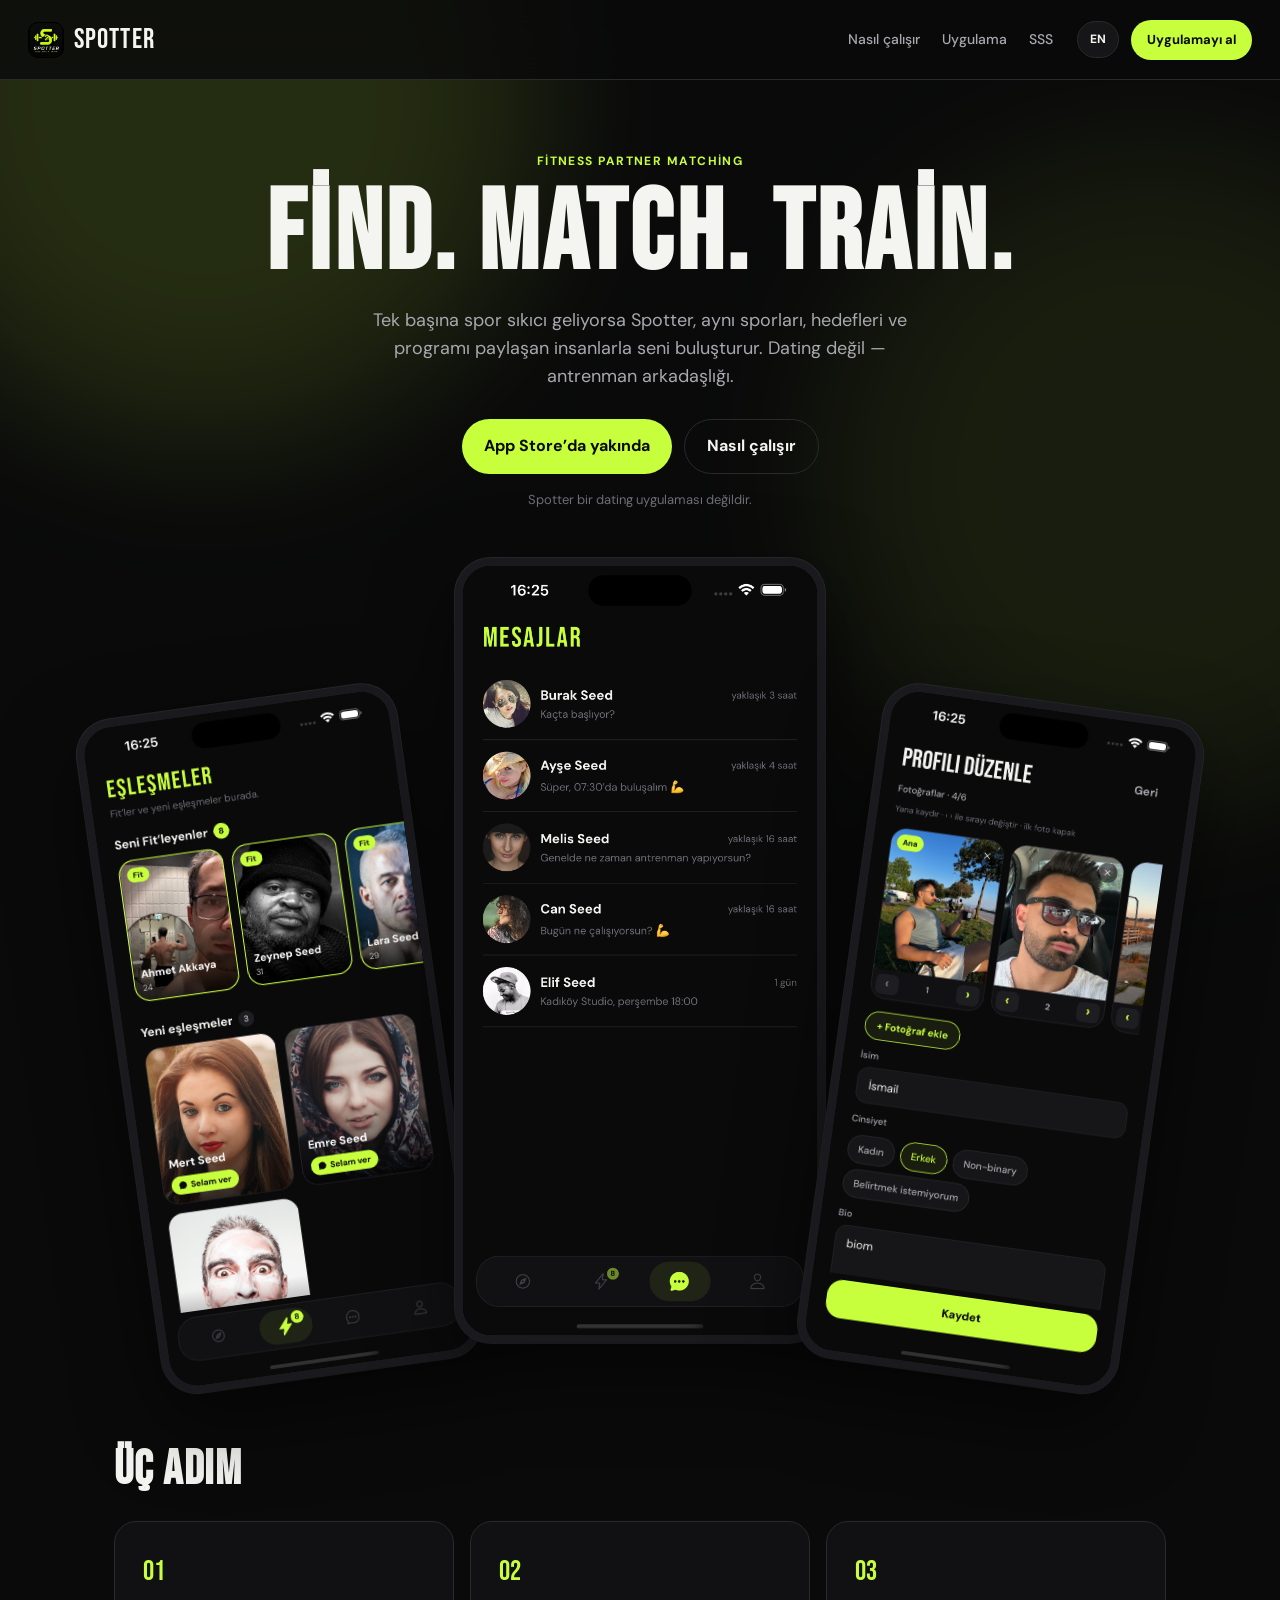
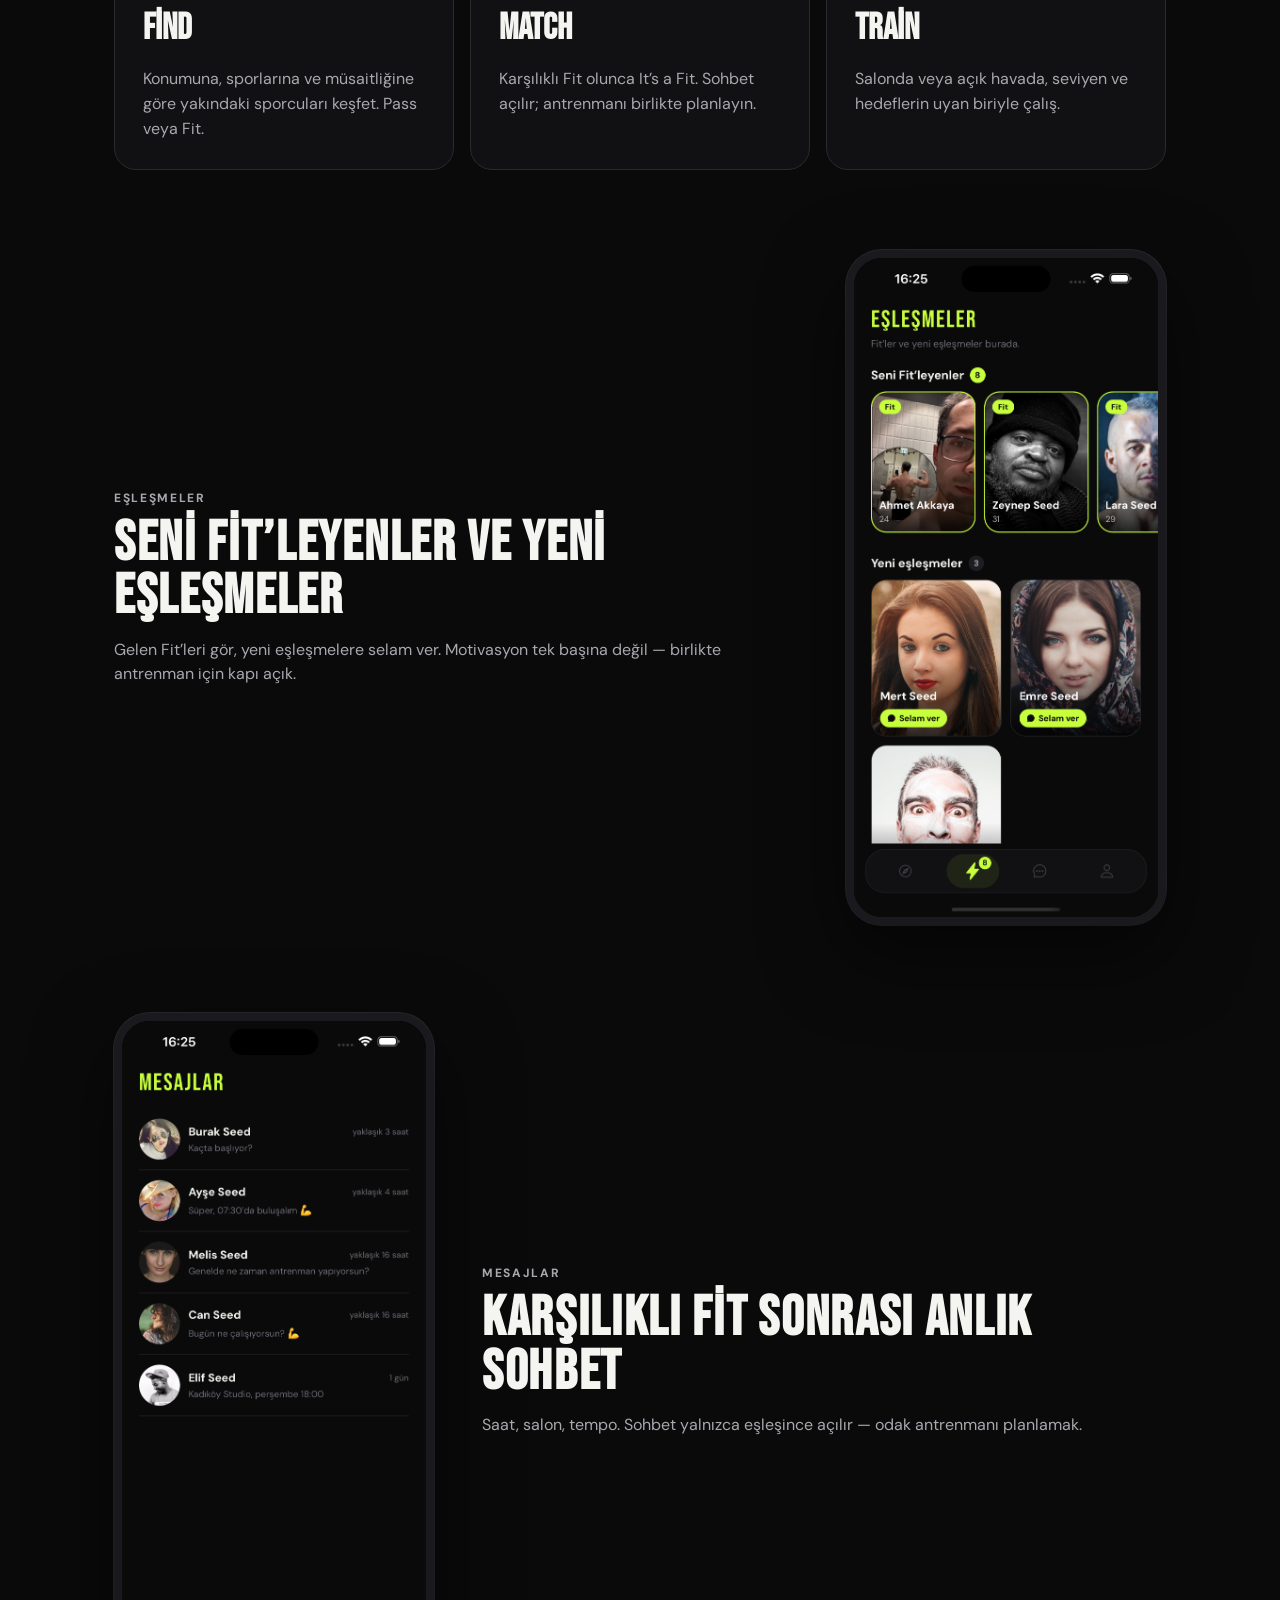
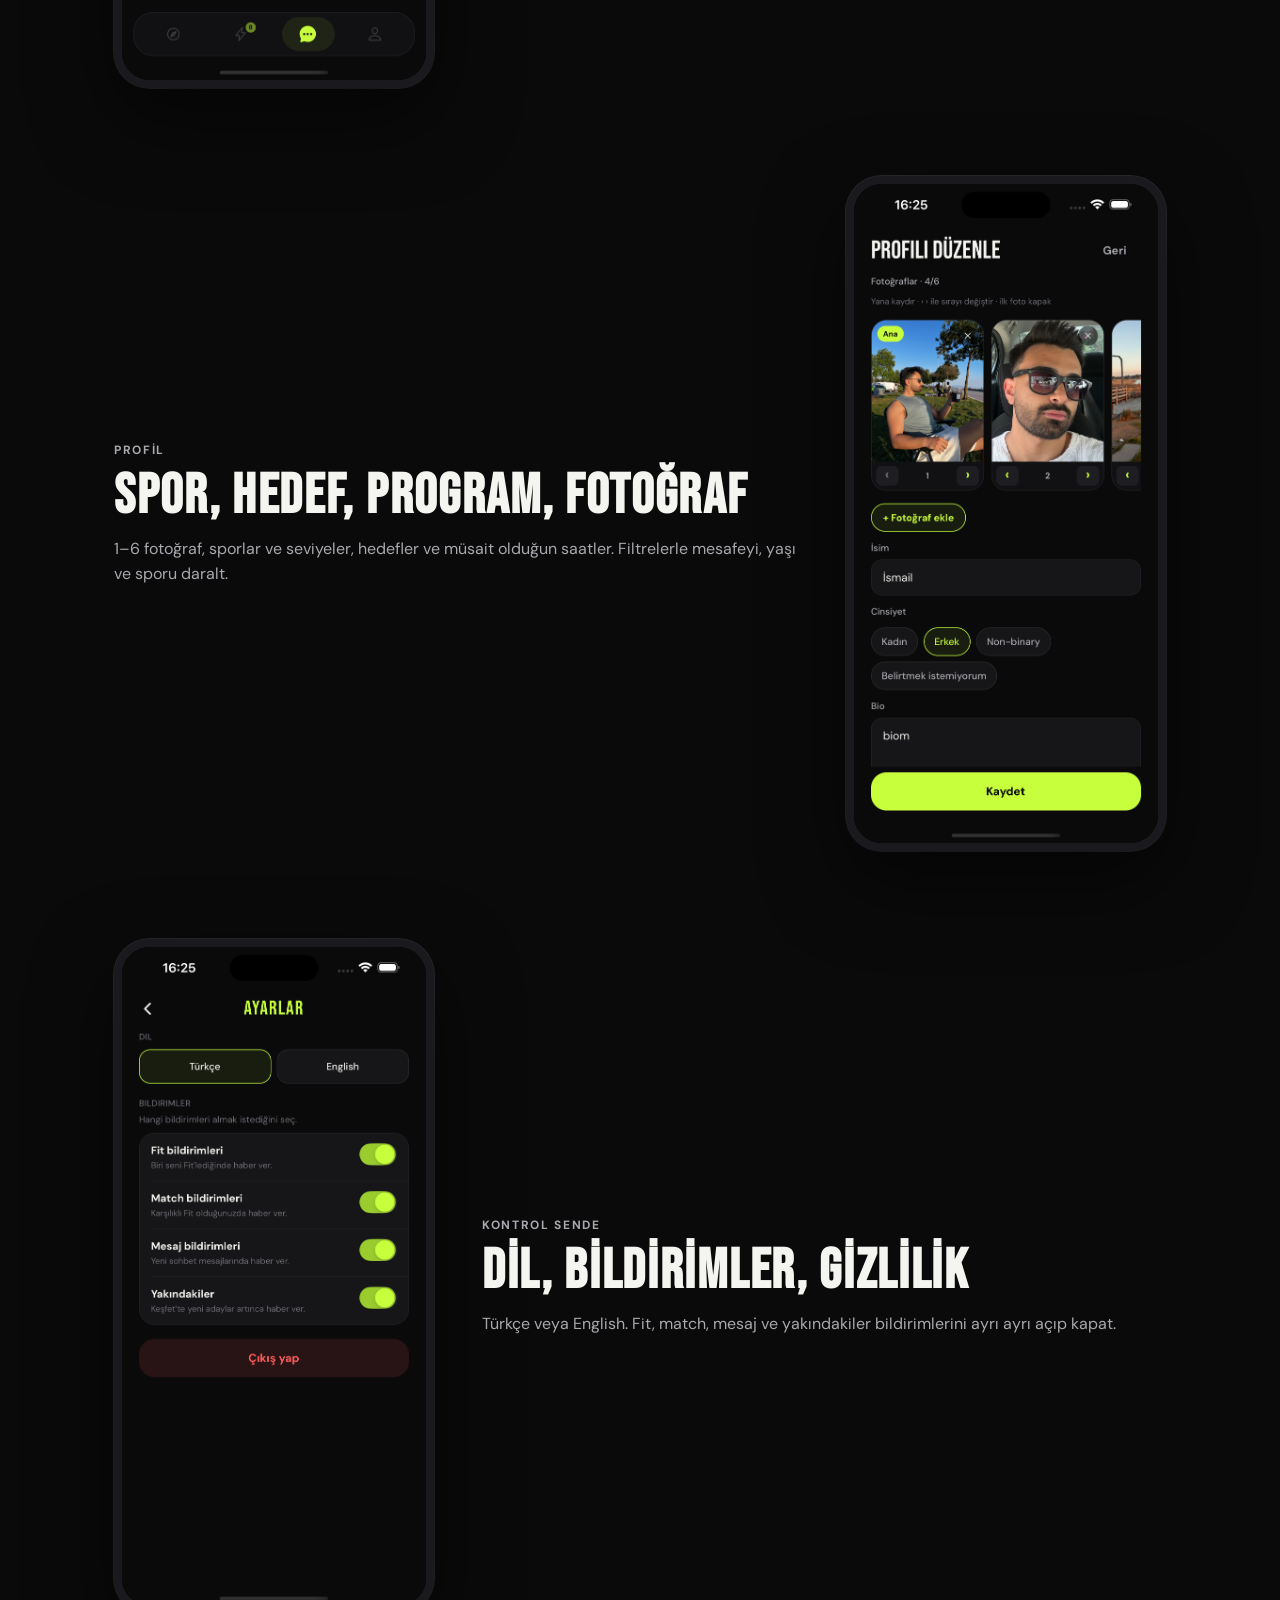
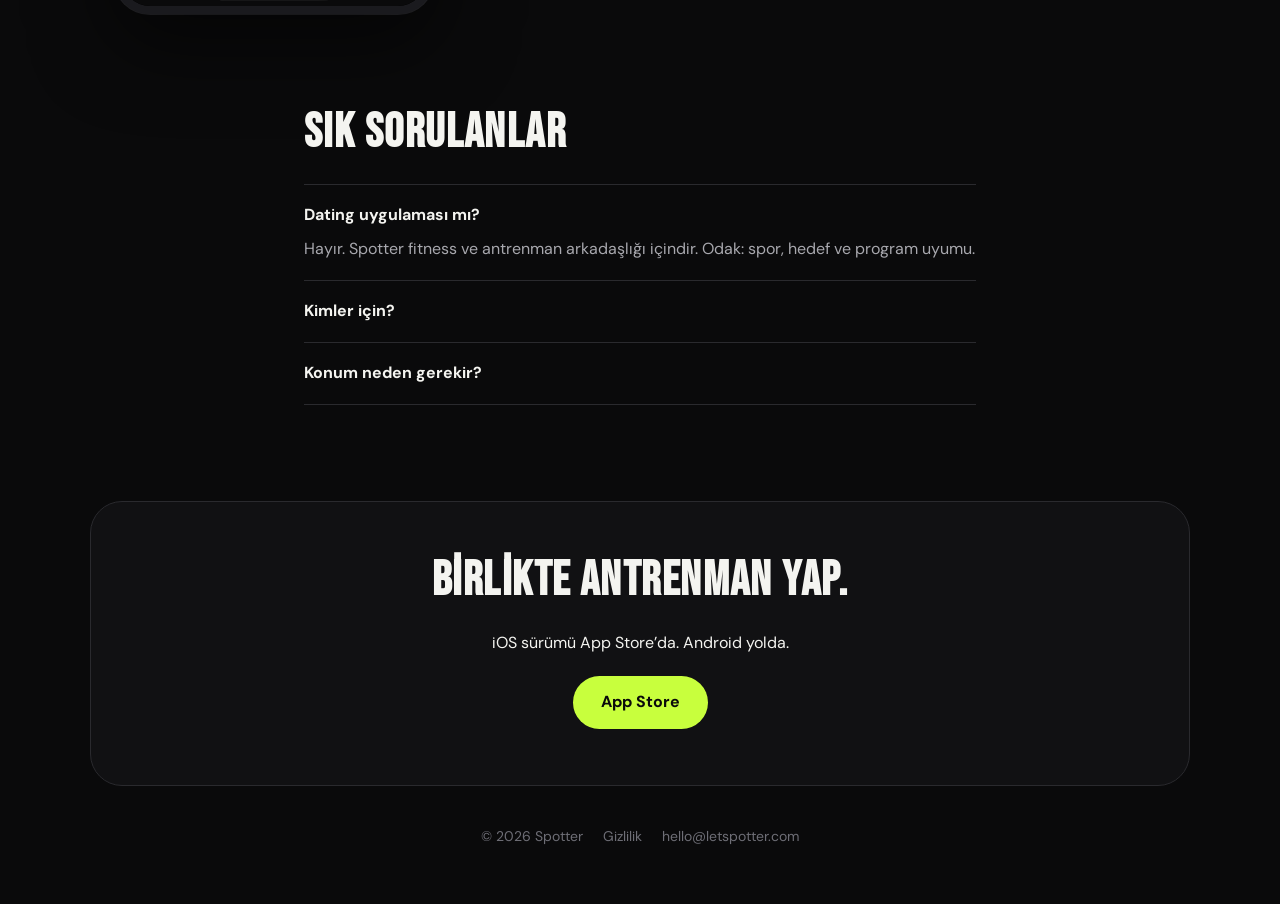
==== index.html @ f54e291c "first commit" ====
<!DOCTYPE html>
<html lang="tr">
  <head>
    <meta charset="UTF-8" />
    <meta name="viewport" content="width=device-width, initial-scale=1" />
    <title>Spotter — Find. Match. Train.</title>
    <meta
      name="description"
      content="Yakınında antrenman partneri bul. Spor, hedef ve programa göre eşleş — birlikte antrenman yap. Dating değil."
    />
    <link rel="icon" href="assets/favicon.png" />
    <link rel="canonical" href="https://letspotter.com/" />
    <meta property="og:title" content="Spotter — Find. Match. Train." />
    <meta
      property="og:description"
      content="Fitness partner matching. Not a dating app."
    />
    <meta property="og:image" content="assets/icon.png" />
    <link rel="preconnect" href="https://fonts.googleapis.com" />
    <link rel="preconnect" href="https://fonts.gstatic.com" crossorigin />
    <link
      href="https://fonts.googleapis.com/css2?family=Bebas+Neue&family=DM+Sans:ital,opsz,wght@0,9..40,400;0,9..40,500;0,9..40,700;1,9..40,400&display=swap"
      rel="stylesheet"
    />
    <link rel="stylesheet" href="styles.css" />
  </head>
  <body>
    <div class="glow glow-a" aria-hidden="true"></div>
    <div class="glow glow-b" aria-hidden="true"></div>

    <header class="nav">
      <a class="brand" href="#top">
        <img src="assets/icon.png" alt="" width="36" height="36" />
        <span>SPOTTER</span>
      </a>
      <nav>
        <a href="#how" data-i="nav.how">Nasıl çalışır</a>
        <a href="#app" data-i="nav.app">Uygulama</a>
        <a href="#faq" data-i="nav.faq">SSS</a>
      </nav>
      <div class="nav-end">
        <button class="lang" type="button" id="lang-toggle" aria-label="Language">
          EN
        </button>
        <a class="btn btn-sm" href="#download" data-i="nav.cta">Uygulamayı al</a>
      </div>
    </header>

    <main id="top">
      <section class="hero">
        <p class="eyebrow" data-i="hero.eyebrow">Fitness partner matching</p>
        <h1>Find. Match. Train.</h1>
        <p class="lede" data-i="hero.lede">
          Tek başına spor sıkıcı geliyorsa Spotter, aynı sporları, hedefleri ve
          programı paylaşan insanlarla seni buluşturur. Dating değil —
          antrenman arkadaşlığı.
        </p>
        <div class="hero-actions">
          <a class="btn" href="#download" data-i="hero.cta">App Store’da yakında</a>
          <a class="btn btn-ghost" href="#how" data-i="hero.secondary">Nasıl çalışır</a>
        </div>
        <p class="not-dating" data-i="hero.notDating">
          Spotter bir dating uygulaması değildir.
        </p>

        <div class="phones" aria-hidden="true">
          <figure class="phone phone-left">
            <img src="assets/matches.png" alt="" />
          </figure>
          <figure class="phone phone-center">
            <img src="assets/messages.png" alt="" />
          </figure>
          <figure class="phone phone-right">
            <img src="assets/profile.png" alt="" />
          </figure>
        </div>
      </section>

      <section class="steps" id="how">
        <h2 data-i="how.title">Üç adım</h2>
        <div class="step-grid">
          <article>
            <span>01</span>
            <h3 data-i="how.find.title">Find</h3>
            <p data-i="how.find.body">
              Konumuna, sporlarına ve müsaitliğine göre yakındaki sporcuları
              keşfet. Pass veya Fit.
            </p>
          </article>
          <article>
            <span>02</span>
            <h3 data-i="how.match.title">Match</h3>
            <p data-i="how.match.body">
              Karşılıklı Fit olunca It’s a Fit. Sohbet açılır; antrenmanı
              birlikte planlayın.
            </p>
          </article>
          <article>
            <span>03</span>
            <h3 data-i="how.train.title">Train</h3>
            <p data-i="how.train.body">
              Salonda veya açık havada, seviyen ve hedeflerin uyan biriyle
              çalış.
            </p>
          </article>
        </div>
      </section>

      <section class="features" id="app">
        <div class="feature">
          <div class="feature-copy">
            <p class="kicker" data-i="f1.kicker">Eşleşmeler</p>
            <h2 data-i="f1.title">Seni Fit’leyenler ve yeni eşleşmeler</h2>
            <p data-i="f1.body">
              Gelen Fit’leri gör, yeni eşleşmelere selam ver. Motivasyon
              tek başına değil — birlikte antrenman için kapı açık.
            </p>
          </div>
          <figure class="phone">
            <img src="assets/matches.png" alt="Spotter eşleşmeler ekranı" />
          </figure>
        </div>

        <div class="feature feature-flip">
          <div class="feature-copy">
            <p class="kicker" data-i="f2.kicker">Mesajlar</p>
            <h2 data-i="f2.title">Karşılıklı Fit sonrası anlık sohbet</h2>
            <p data-i="f2.body">
              Saat, salon, tempo. Sohbet yalnızca eşleşince açılır — odak
              antrenmanı planlamak.
            </p>
          </div>
          <figure class="phone">
            <img src="assets/messages.png" alt="Spotter mesajlar ekranı" />
          </figure>
        </div>

        <div class="feature">
          <div class="feature-copy">
            <p class="kicker" data-i="f3.kicker">Profil</p>
            <h2 data-i="f3.title">Spor, hedef, program, fotoğraf</h2>
            <p data-i="f3.body">
              1–6 fotoğraf, sporlar ve seviyeler, hedefler ve müsait
              olduğun saatler. Filtrelerle mesafeyi, yaşı ve sporu daralt.
            </p>
          </div>
          <figure class="phone">
            <img src="assets/profile.png" alt="Spotter profil düzenleme ekranı" />
          </figure>
        </div>

        <div class="feature feature-flip">
          <div class="feature-copy">
            <p class="kicker" data-i="f4.kicker">Kontrol sende</p>
            <h2 data-i="f4.title">Dil, bildirimler, gizlilik</h2>
            <p data-i="f4.body">
              Türkçe veya English. Fit, match, mesaj ve yakındakiler
              bildirimlerini ayrı ayrı açıp kapat.
            </p>
          </div>
          <figure class="phone">
            <img src="assets/settings.png" alt="Spotter ayarlar ekranı" />
          </figure>
        </div>
      </section>

      <section class="faq" id="faq">
        <h2 data-i="faq.title">Sık sorulanlar</h2>
        <details open>
          <summary data-i="faq.q1">Dating uygulaması mı?</summary>
          <p data-i="faq.a1">
            Hayır. Spotter fitness ve antrenman arkadaşlığı içindir. Odak:
            spor, hedef ve program uyumu.
          </p>
        </details>
        <details>
          <summary data-i="faq.q2">Kimler için?</summary>
          <p data-i="faq.a2">
            Aktif spor yapan veya spora başlamak isteyen yetişkinler.
            Fitness, koşu, yoga, dövüş sporları ve daha fazlası.
          </p>
        </details>
        <details>
          <summary data-i="faq.q3">Konum neden gerekir?</summary>
          <p data-i="faq.a3">
            Keşfet yakındaki adayları gösterir. Konum yalnızca bu işlev
            için kullanılır; reklam takibi yoktur.
          </p>
        </details>
      </section>

      <section class="download" id="download">
        <h2 data-i="dl.title">Birlikte antrenman yap.</h2>
        <p data-i="dl.body">
          iOS sürümü App Store’da. Android yolda.
        </p>
        <a
          class="store"
          href="https://apps.apple.com"
          rel="noopener noreferrer"
          data-i="dl.store"
        >
          App Store
        </a>
      </section>
    </main>

    <footer>
      <span>© 2026 Spotter</span>
      <a href="privacy.html" data-i="footer.privacy">Gizlilik</a>
      <a href="mailto:hello@letspotter.com">hello@letspotter.com</a>
    </footer>

    <script src="i18n.js"></script>
  </body>
</html>
---- styles.css ----
:root {
  --bg: #0a0a0b;
  --elevated: #111113;
  --surface: #161618;
  --border: #2a2a2e;
  --lime: #c8ff3d;
  --lime-dim: #9acc2e;
  --text: #f4f4f0;
  --muted: #a8a8ae;
  --dim: #6e6e76;
  --radius: 22px;
}

* {
  box-sizing: border-box;
  margin: 0;
  padding: 0;
}

html {
  scroll-behavior: smooth;
}

body {
  font-family: "DM Sans", system-ui, sans-serif;
  background: var(--bg);
  color: var(--text);
  line-height: 1.55;
  overflow-x: hidden;
}

a {
  color: inherit;
  text-decoration: none;
}

img {
  max-width: 100%;
  display: block;
}

.glow {
  position: fixed;
  width: 52vw;
  height: 52vw;
  border-radius: 50%;
  filter: blur(80px);
  opacity: 0.14;
  pointer-events: none;
  z-index: 0;
  background: var(--lime);
}

.glow-a {
  top: -18vw;
  left: -10vw;
}

.glow-b {
  bottom: 10vh;
  right: -16vw;
  opacity: 0.08;
}

.nav,
main,
footer {
  position: relative;
  z-index: 1;
}

.nav {
  display: flex;
  align-items: center;
  gap: 24px;
  padding: 18px 28px;
  position: sticky;
  top: 0;
  background: rgba(10, 10, 11, 0.78);
  backdrop-filter: blur(16px);
  border-bottom: 1px solid var(--border);
  z-index: 10;
}

.brand {
  display: flex;
  align-items: center;
  gap: 10px;
  font-family: "Bebas Neue", sans-serif;
  font-size: 28px;
  letter-spacing: 0.04em;
}

.brand img {
  border-radius: 10px;
}

.nav nav {
  display: flex;
  gap: 22px;
  margin-left: auto;
  color: var(--muted);
  font-size: 14px;
  font-weight: 500;
}

.nav nav a:hover {
  color: var(--lime);
}

.nav-end {
  display: flex;
  align-items: center;
  gap: 12px;
}

.lang {
  background: var(--surface);
  color: var(--text);
  border: 1px solid var(--border);
  border-radius: 999px;
  padding: 8px 12px;
  font: inherit;
  font-size: 12px;
  font-weight: 700;
  cursor: pointer;
}

.btn {
  display: inline-flex;
  align-items: center;
  justify-content: center;
  background: var(--lime);
  color: #0a0a0b;
  font-weight: 700;
  border-radius: 999px;
  padding: 14px 22px;
  border: none;
}

.btn-sm {
  padding: 10px 16px;
  font-size: 13px;
}

.btn-ghost {
  background: transparent;
  color: var(--text);
  border: 1px solid var(--border);
}

.hero {
  text-align: center;
  padding: 72px 24px 0;
  max-width: 1100px;
  margin: 0 auto;
}

.eyebrow {
  color: var(--lime);
  font-weight: 700;
  letter-spacing: 0.12em;
  text-transform: uppercase;
  font-size: 12px;
}

h1,
h2,
.feature h2,
.steps h2 {
  font-family: "Bebas Neue", sans-serif;
  letter-spacing: 0.03em;
  line-height: 0.95;
}

h1 {
  font-size: clamp(56px, 10vw, 112px);
  margin: 12px 0 18px;
}

.lede {
  max-width: 560px;
  margin: 0 auto 28px;
  color: var(--muted);
  font-size: 18px;
}

.hero-actions {
  display: flex;
  gap: 12px;
  justify-content: center;
  flex-wrap: wrap;
}

.not-dating {
  margin-top: 16px;
  color: var(--dim);
  font-size: 13px;
}

.phones {
  display: grid;
  grid-template-columns: 1fr 1.15fr 1fr;
  align-items: end;
  gap: 18px;
  margin-top: 56px;
  perspective: 1200px;
}

.phone {
  background: #000;
  border: 8px solid #1a1a1e;
  border-radius: 36px;
  overflow: hidden;
  box-shadow: 0 30px 80px rgba(0, 0, 0, 0.55), 0 0 0 1px #2a2a2e;
}

.phone img {
  width: 100%;
  height: auto;
}

.phone-left {
  transform: rotate(-8deg) translateY(28px);
}

.phone-right {
  transform: rotate(8deg) translateY(28px);
}

.phone-center {
  transform: translateY(-8px);
}

.steps {
  max-width: 1100px;
  margin: 96px auto 0;
  padding: 0 24px;
}

.steps h2,
.faq h2,
.download h2 {
  font-size: 48px;
  margin-bottom: 28px;
}

.step-grid {
  display: grid;
  grid-template-columns: repeat(3, 1fr);
  gap: 16px;
}

.step-grid article {
  background: var(--elevated);
  border: 1px solid var(--border);
  border-radius: var(--radius);
  padding: 28px;
}

.step-grid span {
  color: var(--lime);
  font-family: "Bebas Neue", sans-serif;
  font-size: 28px;
}

.step-grid h3 {
  font-family: "Bebas Neue", sans-serif;
  font-size: 36px;
  margin: 8px 0 10px;
}

.step-grid p,
.feature-copy p,
.faq p {
  color: var(--muted);
}

.features {
  max-width: 1100px;
  margin: 80px auto 0;
  padding: 0 24px;
  display: flex;
  flex-direction: column;
  gap: 88px;
}

.feature {
  display: grid;
  grid-template-columns: 1fr 320px;
  gap: 48px;
  align-items: center;
}

.feature-flip {
  grid-template-columns: 320px 1fr;
}

.feature-flip .feature-copy {
  order: 2;
}

.feature-flip .phone {
  order: 1;
}

.kicker {
  color: var(--lime);
  font-weight: 700;
  text-transform: uppercase;
  letter-spacing: 0.14em;
  font-size: 12px;
}

.feature h2 {
  font-size: clamp(36px, 5vw, 56px);
  margin: 10px 0 14px;
}

.faq {
  max-width: 720px;
  margin: 96px auto 0;
  padding: 0 24px;
}

details {
  border-top: 1px solid var(--border);
  padding: 18px 0;
}

details:last-of-type {
  border-bottom: 1px solid var(--border);
}

summary {
  cursor: pointer;
  font-weight: 700;
  list-style: none;
}

summary::-webkit-details-marker {
  display: none;
}

details p {
  margin-top: 10px;
}

.download {
  text-align: center;
  margin: 96px 24px 0;
  padding: 56px 24px;
  background: var(--elevated);
  border: 1px solid var(--border);
  border-radius: 32px;
  max-width: 1100px;
  margin-left: auto;
  margin-right: auto;
}

.store {
  display: inline-block;
  margin-top: 20px;
  background: var(--lime);
  color: #0a0a0b;
  font-weight: 700;
  padding: 14px 28px;
  border-radius: 999px;
}

footer {
  display: flex;
  gap: 20px;
  justify-content: center;
  flex-wrap: wrap;
  padding: 40px 24px 56px;
  color: var(--dim);
  font-size: 14px;
}

footer a:hover {
  color: var(--lime);
}

.legal {
  max-width: 720px;
  margin: 48px auto 80px;
  padding: 0 24px;
}

.legal h1 {
  font-size: 56px;
}

.legal p,
.legal li {
  color: var(--muted);
  margin: 12px 0;
}

@media (max-width: 860px) {
  .nav nav {
    display: none;
  }

  .phones {
    grid-template-columns: 1fr;
    max-width: 280px;
    margin-left: auto;
    margin-right: auto;
  }

  .phone-left,
  .phone-right {
    display: none;
  }

  .phone-center {
    transform: none;
  }

  .step-grid,
  .feature,
  .feature-flip {
    grid-template-columns: 1fr;
  }

  .feature-flip .feature-copy,
  .feature-flip .phone {
    order: unset;
  }

  .feature .phone {
    max-width: 280px;
    margin: 0 auto;
  }
}
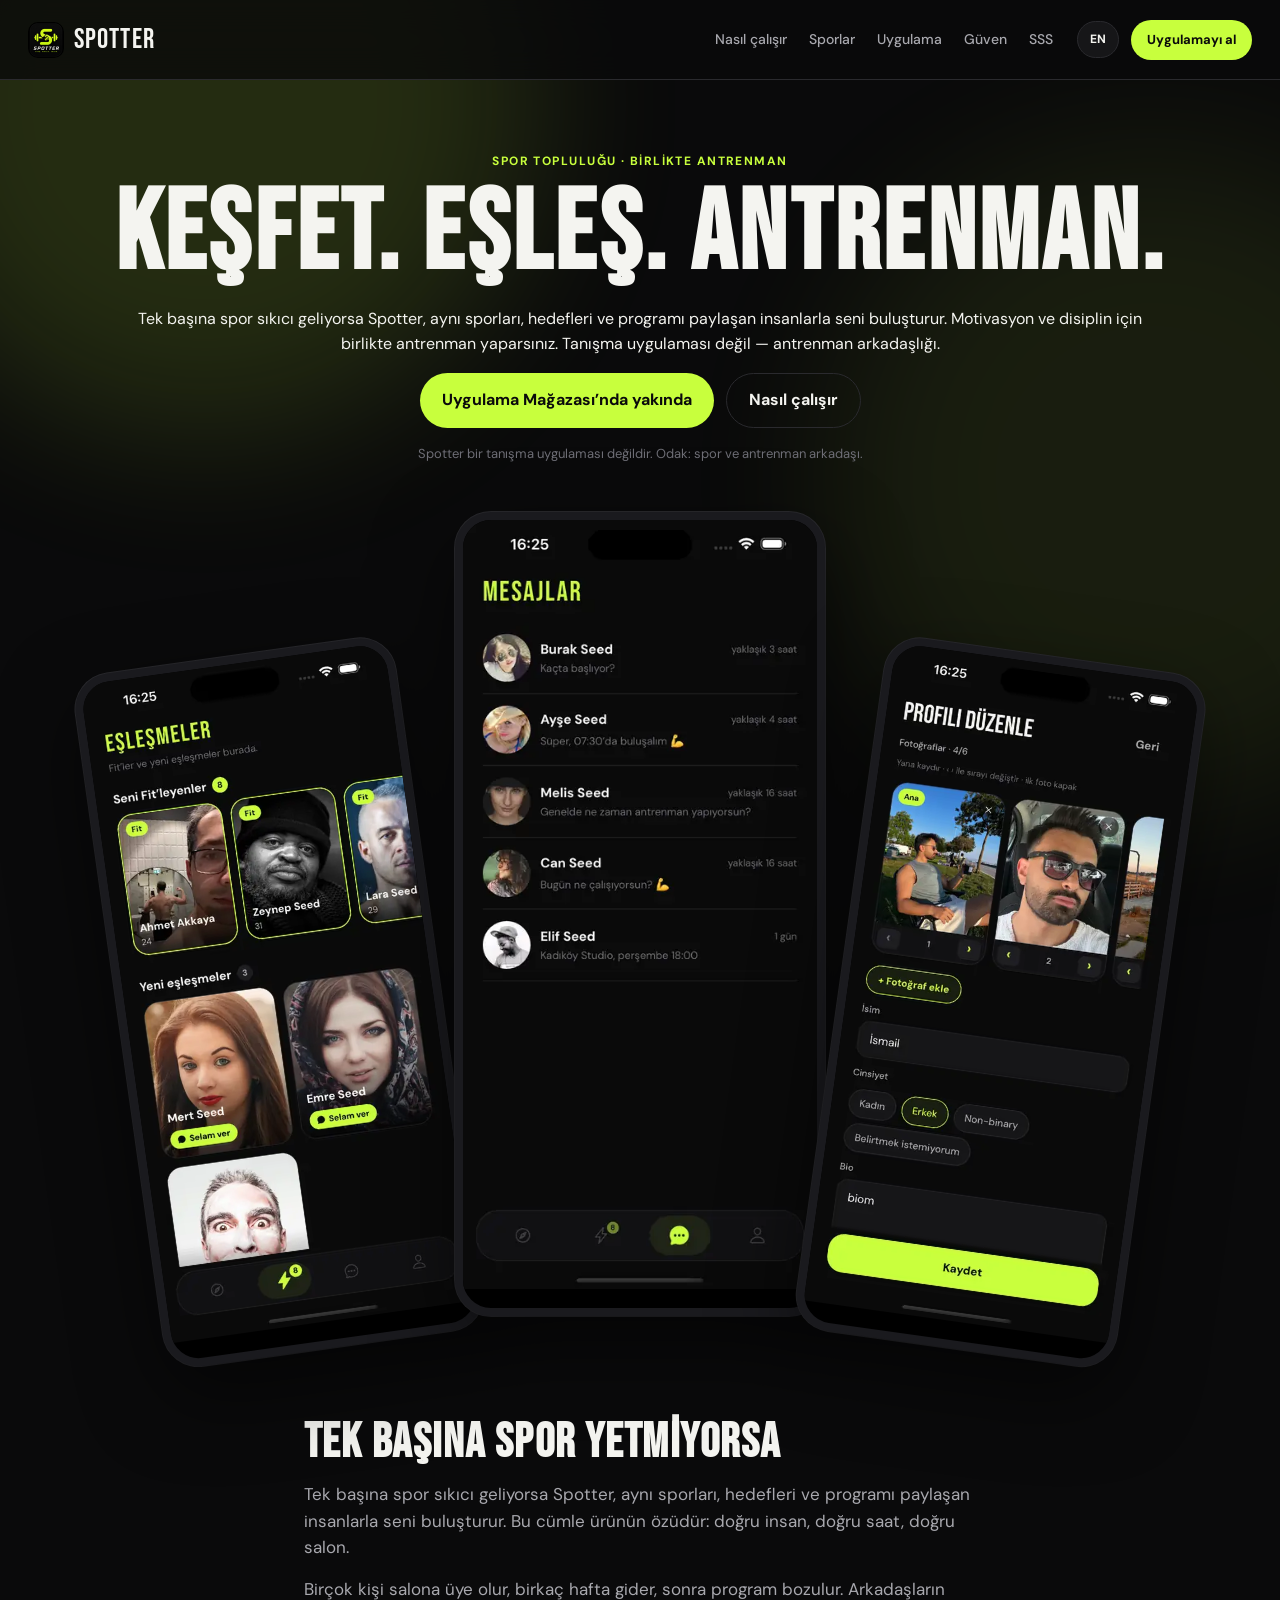
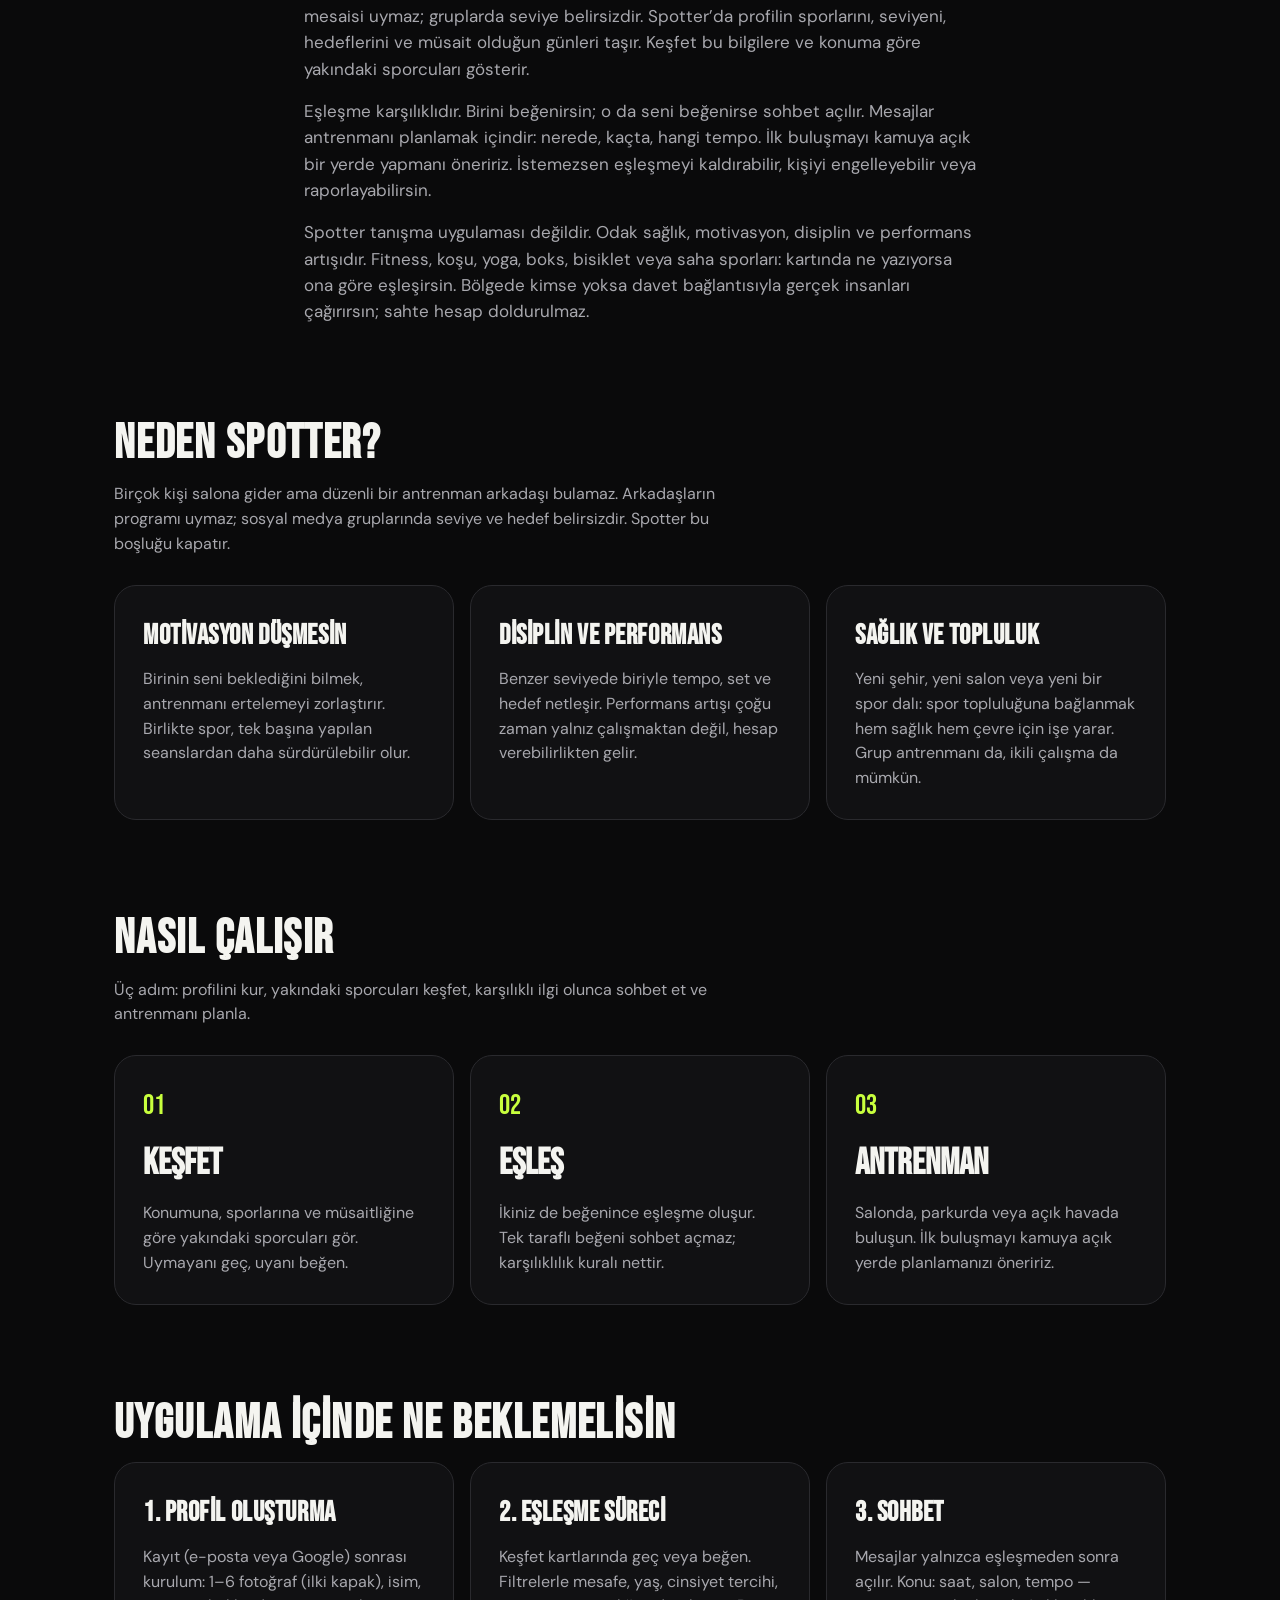
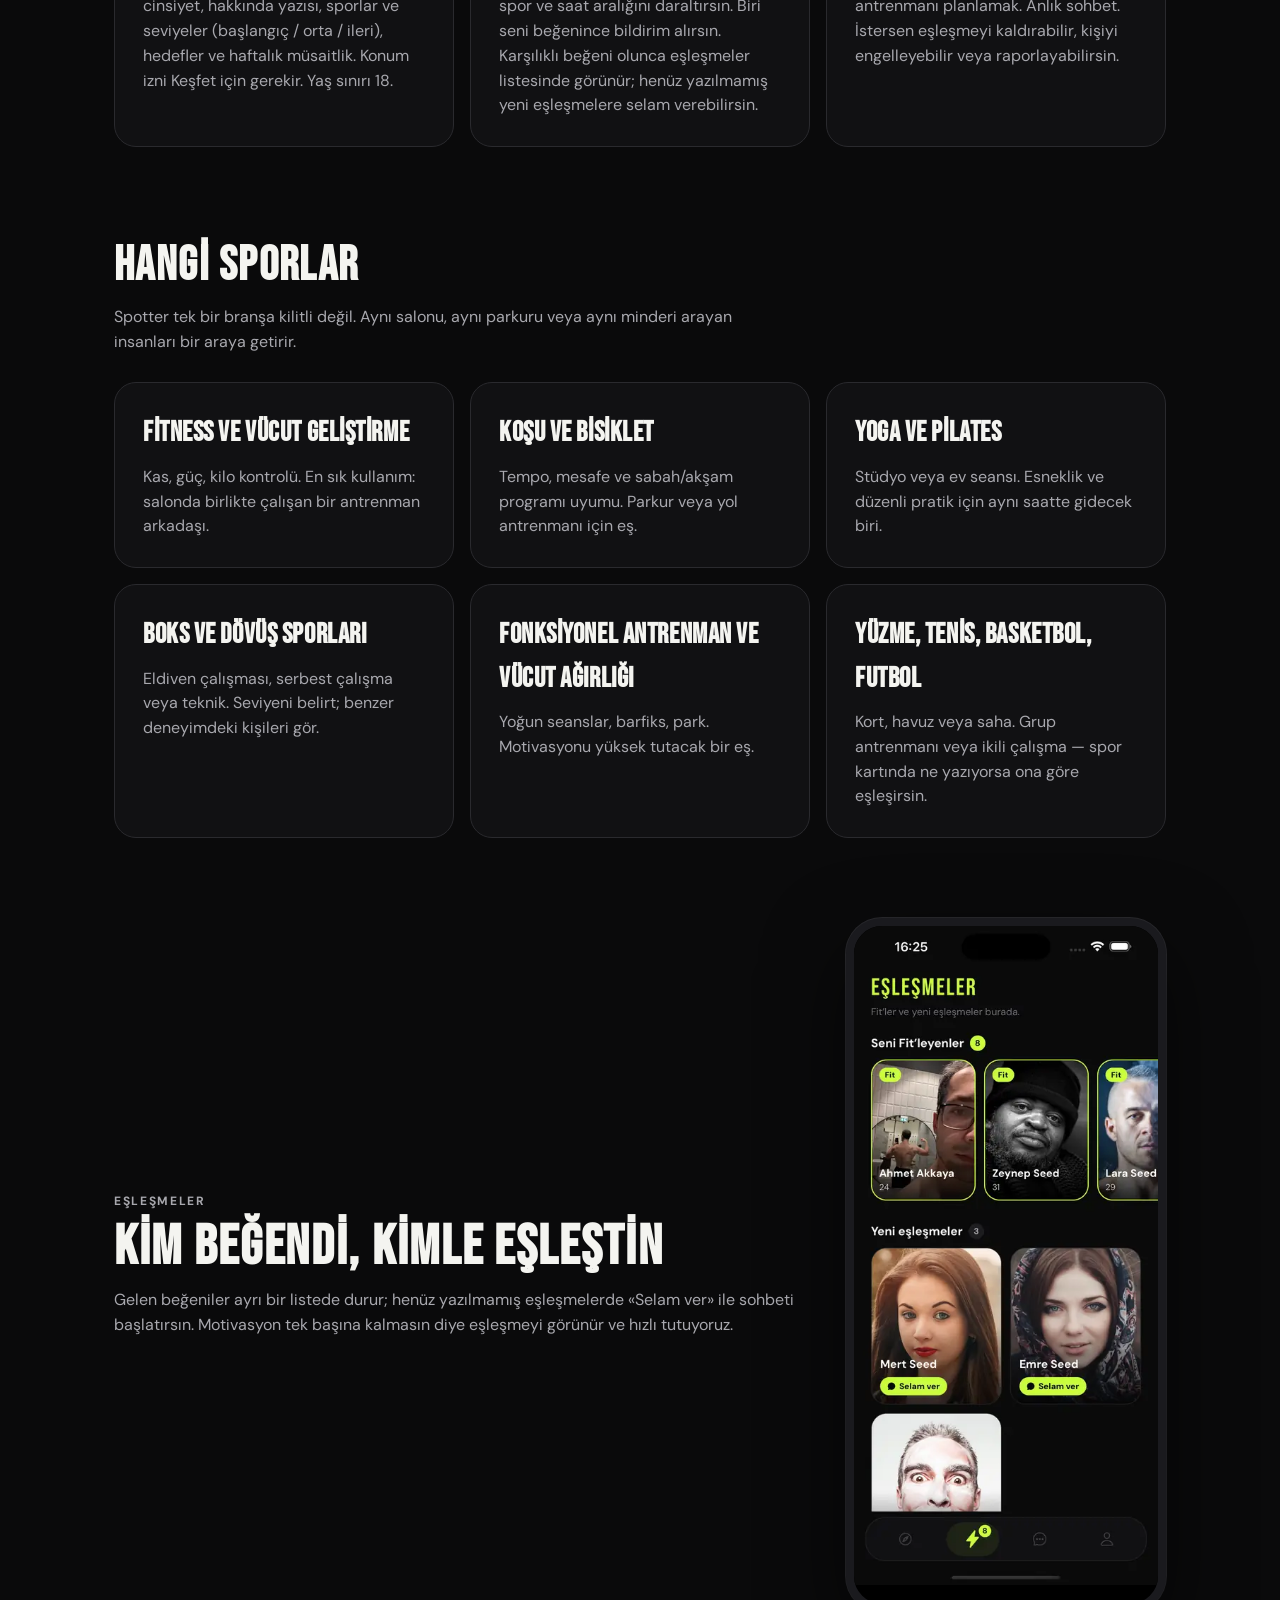
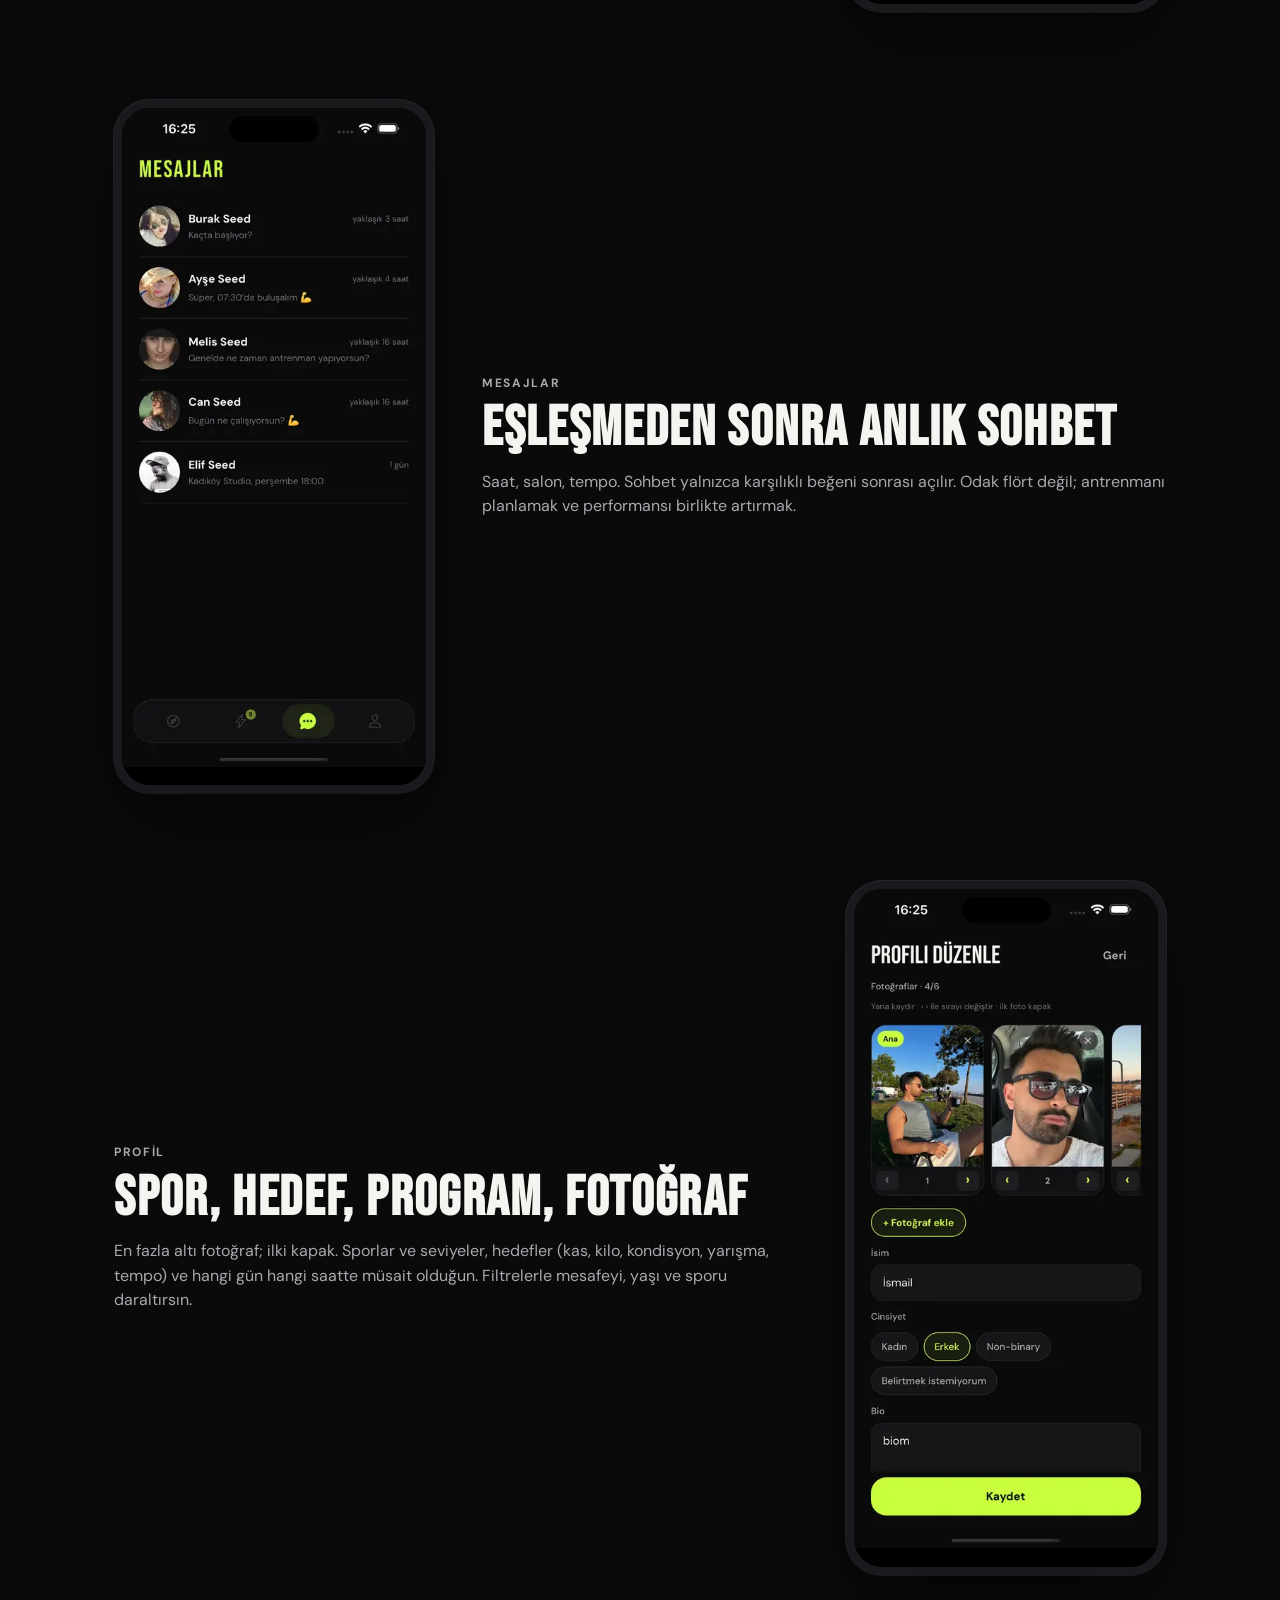
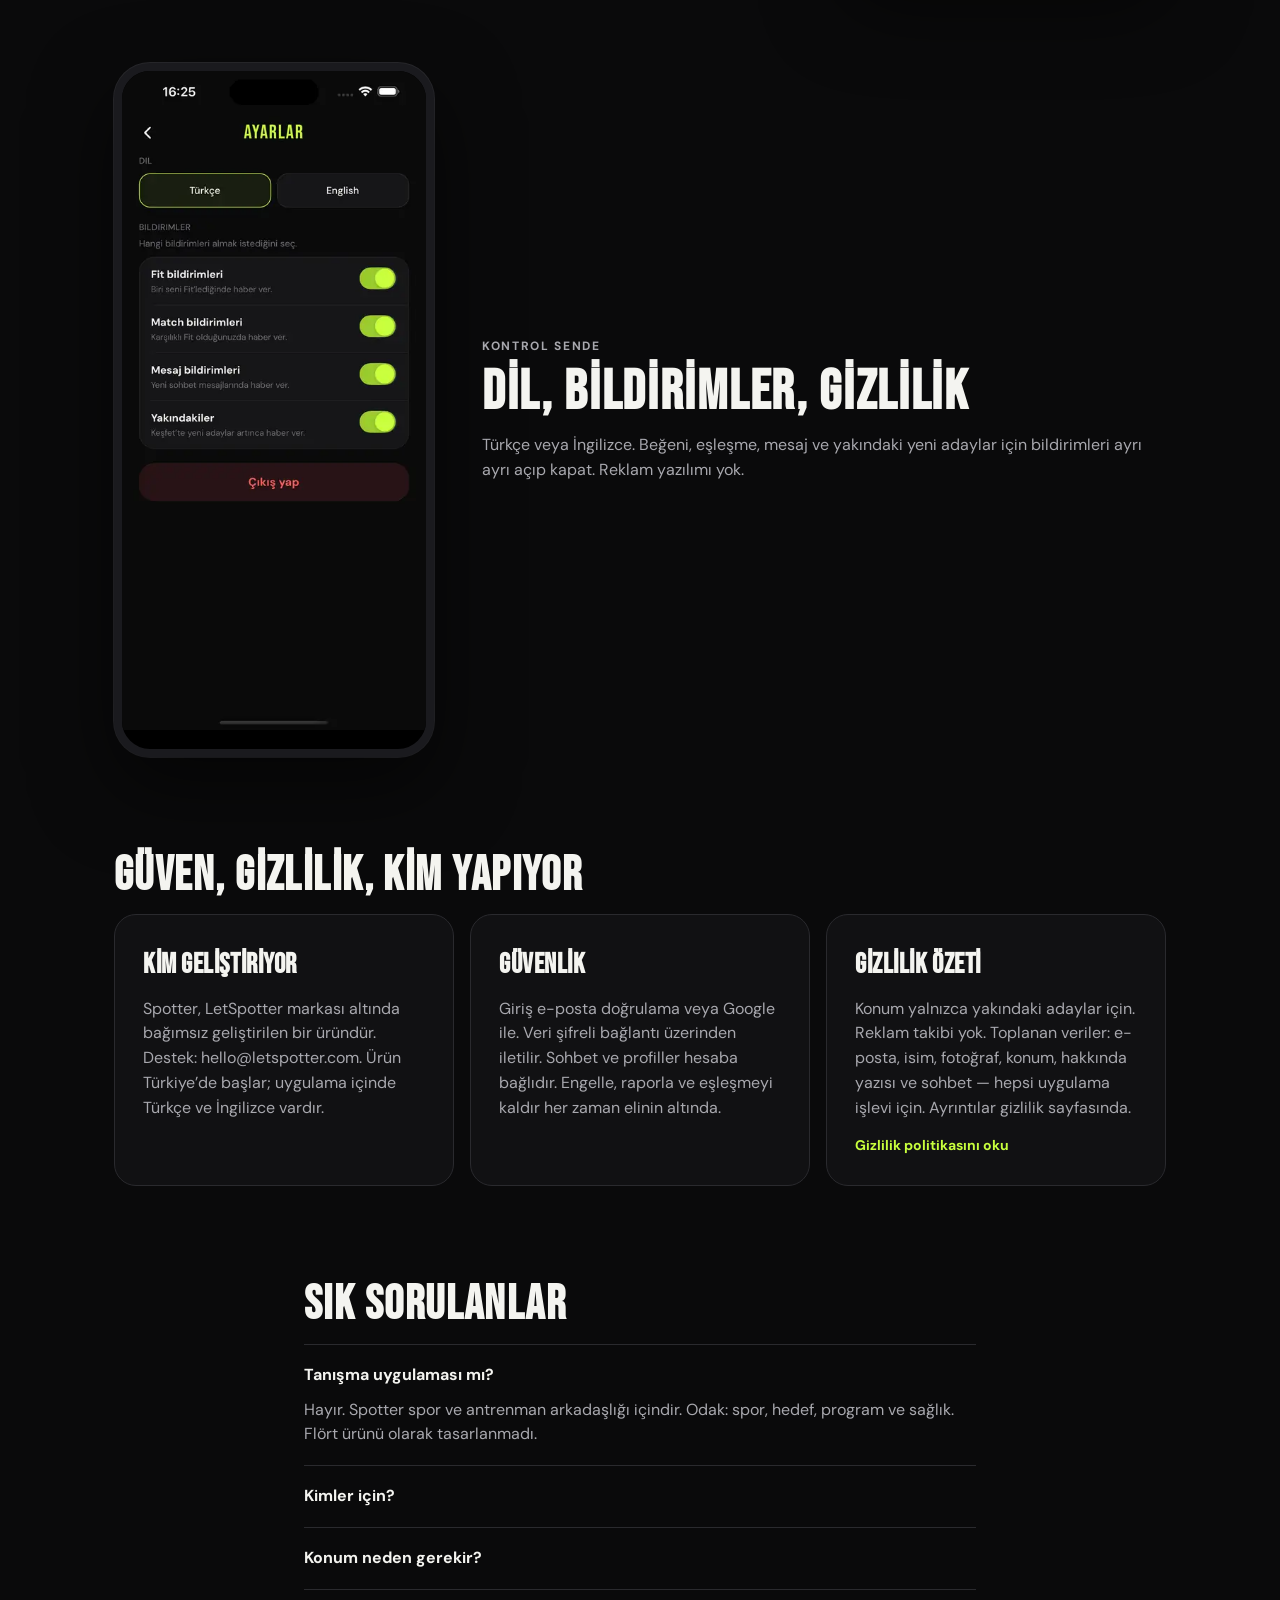
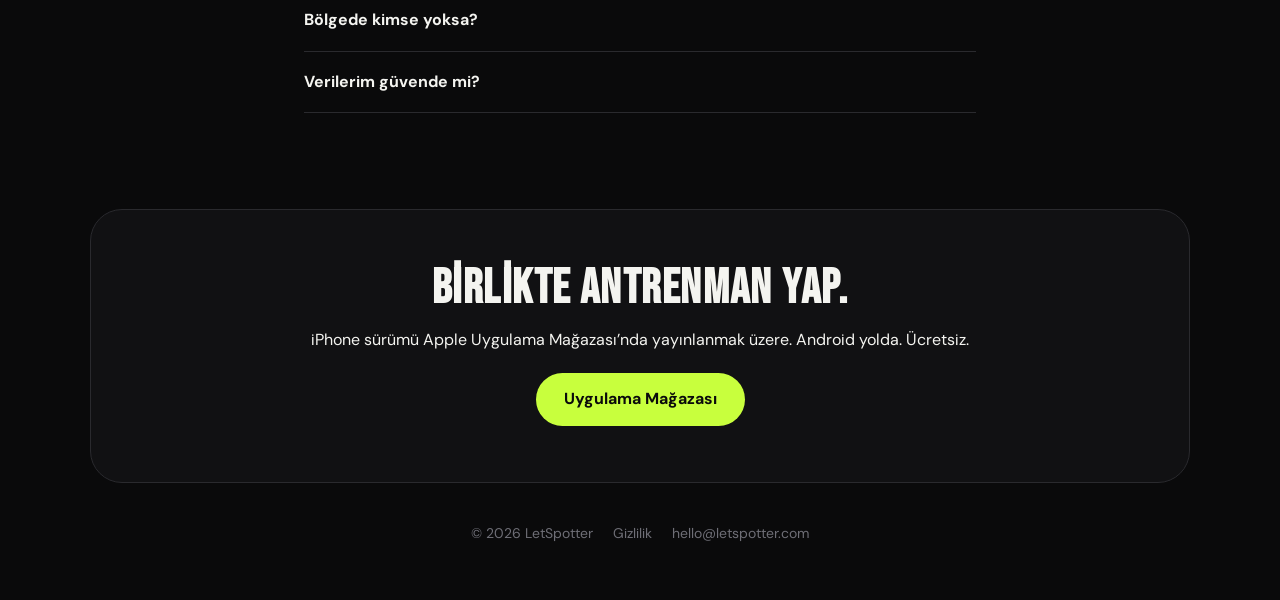
==== commit cffcdf3d: "update" ====
--- a/index.html
+++ b/index.html
@@ -1,216 +1,634 @@
 <!DOCTYPE html>
 <html lang="tr">
-  <head>
-    <meta charset="UTF-8" />
-    <meta name="viewport" content="width=device-width, initial-scale=1" />
-    <title>Spotter — Find. Match. Train.</title>
-    <meta
-      name="description"
-      content="Yakınında antrenman partneri bul. Spor, hedef ve programa göre eşleş — birlikte antrenman yap. Dating değil."
-    />
-    <link rel="icon" href="assets/favicon.png" />
-    <link rel="canonical" href="https://letspotter.com/" />
-    <meta property="og:title" content="Spotter — Find. Match. Train." />
-    <meta
-      property="og:description"
-      content="Fitness partner matching. Not a dating app."
-    />
-    <meta property="og:image" content="assets/icon.png" />
-    <link rel="preconnect" href="https://fonts.googleapis.com" />
-    <link rel="preconnect" href="https://fonts.gstatic.com" crossorigin />
-    <link
-      href="https://fonts.googleapis.com/css2?family=Bebas+Neue&family=DM+Sans:ital,opsz,wght@0,9..40,400;0,9..40,500;0,9..40,700;1,9..40,400&display=swap"
-      rel="stylesheet"
-    />
-    <link rel="stylesheet" href="styles.css" />
-  </head>
-  <body>
-    <div class="glow glow-a" aria-hidden="true"></div>
-    <div class="glow glow-b" aria-hidden="true"></div>
-
-    <header class="nav">
-      <a class="brand" href="#top">
-        <img src="assets/icon.png" alt="" width="36" height="36" />
-        <span>SPOTTER</span>
+
+<head>
+  <meta charset="UTF-8" />
+  <meta name="viewport" content="width=device-width, initial-scale=1" />
+  <title>Spotter Uygulaması: Yakınında Antrenman Arkadaşı Bul</title>
+  <meta name="description"
+    content="Yakınındaki sporcularla eşleş, spor ve programına uygun antrenman arkadaşı bul. Birlikte spor yap, motivasyonunu koru. Spotter tanışma uygulaması değil." />
+  <link rel="icon" href="assets/favicon.ico" sizes="any" />
+  <link rel="icon" type="image/png" sizes="16x16" href="assets/favicon-16.png" />
+  <link rel="icon" type="image/png" sizes="32x32" href="assets/favicon-32.png" />
+  <link rel="icon" type="image/png" sizes="48x48" href="assets/favicon-48.png" />
+  <link rel="apple-touch-icon" sizes="180x180" href="assets/apple-touch-icon.png" />
+  <link rel="manifest" href="site.webmanifest" />
+  <link rel="canonical" href="https://letspotter.com/" />
+  <meta property="og:type" content="website" />
+  <meta property="og:site_name" content="Spotter" />
+  <meta property="og:locale" content="tr_TR" />
+  <meta property="og:locale:alternate" content="en_US" />
+  <meta property="og:url" content="https://letspotter.com/" />
+  <meta property="og:title" content="Spotter Uygulaması: Yakınında Antrenman Arkadaşı Bul" />
+  <meta property="og:description"
+    content="Yakınındaki sporcularla eşleş, spor ve programına uygun antrenman arkadaşı bul. Birlikte spor yap, motivasyonunu koru. Spotter tanışma uygulaması değil." />
+  <meta property="og:image" content="https://letspotter.com/assets/og.jpg" />
+  <meta property="og:image:alt" content="Spotter eşleşmeler ekranı" />
+  <meta name="twitter:card" content="summary_large_image" />
+  <meta name="twitter:title" content="Spotter Uygulaması: Yakınında Antrenman Arkadaşı Bul" />
+  <meta name="twitter:description"
+    content="Yakınındaki sporcularla eşleş, spor ve programına uygun antrenman arkadaşı bul. Birlikte spor yap, motivasyonunu koru. Spotter tanışma uygulaması değil." />
+  <meta name="twitter:image" content="https://letspotter.com/assets/og.jpg" />
+  <meta name="twitter:image:alt" content="Spotter eşleşmeler ekranı" />
+  <link rel="preload" as="image" type="image/webp" href="assets/messages-430.webp" fetchpriority="high" />
+  <link rel="preload" href="styles.css" as="style" />
+  <link rel="preconnect" href="https://fonts.googleapis.com" />
+  <link rel="preconnect" href="https://fonts.gstatic.com" crossorigin />
+  <link
+    href="https://fonts.googleapis.com/css2?family=Bebas+Neue&family=DM+Sans:wght@400;700&display=optional"
+    rel="stylesheet"
+  />
+  <style>
+    html { background: #0a0a0b; }
+    body { margin: 0; background: #0a0a0b; color: #f4f4f0; }
+    .nav { min-height: 72px; }
+    .phone { aspect-ratio: 430 / 932; background: #000; }
+    h1 {
+      font-family: "Bebas Neue", "Arial Narrow", Impact, sans-serif;
+      font-size: clamp(56px, 10vw, 112px);
+      line-height: 0.95;
+      margin: 12px 0 18px;
+    }
+  </style>
+  <link rel="stylesheet" href="styles.css" />
+  <script>
+    (function () {
+      var l = localStorage.getItem("spotter-lang");
+      if (l === "en" || l === "tr") document.documentElement.lang = l;
+    })();
+  </script>
+  <script src="i18n.js" defer></script>
+  <script type="application/ld+json" id="schema-graph">
+      {
+        "@context": "https://schema.org",
+        "@graph": [
+          {
+            "@type": "Organization",
+            "@id": "https://letspotter.com/#org",
+            "name": "LetSpotter",
+            "url": "https://letspotter.com",
+            "email": "hello@letspotter.com",
+            "logo": "https://letspotter.com/assets/icon-192.png"
+          },
+          {
+            "@type": "WebSite",
+            "@id": "https://letspotter.com/#website",
+            "url": "https://letspotter.com/",
+            "name": "Spotter",
+            "inLanguage": ["tr", "en"],
+            "publisher": { "@id": "https://letspotter.com/#org" }
+          },
+          {
+            "@type": "WebPage",
+            "@id": "https://letspotter.com/#webpage",
+            "url": "https://letspotter.com/",
+            "name": "Spotter Uygulaması: Yakınında Antrenman Arkadaşı Bul",
+            "description": "Yakınındaki sporcularla eşleş, spor ve programına uygun antrenman arkadaşı bul. Birlikte spor yap, motivasyonunu koru. Spotter tanışma uygulaması değil.",
+            "inLanguage": "tr",
+            "isPartOf": { "@id": "https://letspotter.com/#website" },
+            "about": { "@id": "https://letspotter.com/#app" }
+          },
+          {
+            "@type": "MobileApplication",
+            "@id": "https://letspotter.com/#app",
+            "name": "Spotter",
+            "alternateName": "Spotter Fitness",
+            "operatingSystem": "iOS",
+            "applicationCategory": "HealthApplication",
+            "applicationSubCategory": "SocialNetworkingApplication",
+            "offers": {
+              "@type": "Offer",
+              "price": "0",
+              "priceCurrency": "USD"
+            },
+            "inLanguage": ["tr", "en"],
+            "description": "Yakınındaki sporcularla spor, hedef ve programa göre eşleş; antrenman arkadaşı bul ve birlikte spor yap.",
+            "url": "https://letspotter.com",
+            "image": "https://letspotter.com/assets/icon-192.png",
+            "screenshot": [
+              "https://letspotter.com/assets/matches-860.webp",
+              "https://letspotter.com/assets/messages-860.webp",
+              "https://letspotter.com/assets/profile-860.webp",
+              "https://letspotter.com/assets/settings-860.webp"
+            ],
+            "featureList": [
+              "Yakındaki sporcuları keşfet",
+              "Spor, hedef ve program eşleşmesi",
+              "Karşılıklı beğeniden sonra sohbet",
+              "Filtreler ve bildirim tercihleri"
+            ],
+            "publisher": { "@id": "https://letspotter.com/#org" }
+          },
+          {
+            "@type": "FAQPage",
+            "@id": "https://letspotter.com/#faq",
+            "inLanguage": "tr",
+            "mainEntity": [
+              {
+                "@type": "Question",
+                "name": "Tanışma uygulaması mı?",
+                "acceptedAnswer": {
+                  "@type": "Answer",
+                  "text": "Hayır. Spotter spor ve antrenman arkadaşlığı içindir. Odak: spor, hedef, program ve sağlık."
+                }
+              },
+              {
+                "@type": "Question",
+                "name": "Kimler için?",
+                "acceptedAnswer": {
+                  "@type": "Answer",
+                  "text": "18 yaşını doldurmuş, aktif spor yapan veya spora başlamak isteyen yetişkinler."
+                }
+              },
+              {
+                "@type": "Question",
+                "name": "Konum neden gerekir?",
+                "acceptedAnswer": {
+                  "@type": "Answer",
+                  "text": "Keşfet yakındaki adayları gösterir; birlikte antrenman fiziksel yakınlık ister. Konum reklam için kullanılmaz."
+                }
+              },
+              {
+                "@type": "Question",
+                "name": "Bölgede kimse yoksa?",
+                "acceptedAnswer": {
+                  "@type": "Answer",
+                  "text": "Davet bağlantısıyla arkadaşlarını çağırabilirsin. Yoğunluk gerçek kullanıcılardan gelir."
+                }
+              },
+              {
+                "@type": "Question",
+                "name": "Verilerim güvende mi?",
+                "acceptedAnswer": {
+                  "@type": "Answer",
+                  "text": "Hesap, profil ve sohbet verisi uygulama sunucularında tutulur. Üçüncü taraf reklam ağı yok."
+                }
+              }
+            ]
+          }
+        ]
+      }
+    </script>
+</head>
+
+<body>
+  <div class="glow glow-a" aria-hidden="true"></div>
+  <div class="glow glow-b" aria-hidden="true"></div>
+
+  <header class="nav">
+    <a class="brand" href="#top">
+      <img src="assets/logo-72.png" alt="Spotter" width="36" height="36" />
+      <span>SPOTTER</span>
+    </a>
+    <nav>
+      <a href="#how" data-i="nav.how">Nasıl çalışır</a>
+      <a href="#sports" data-i="nav.sports">Sporlar</a>
+      <a href="#app" data-i="nav.app">Uygulama</a>
+      <a href="#trust" data-i="nav.trust">Güven</a>
+      <a href="#faq" data-i="nav.faq">SSS</a>
+    </nav>
+    <div class="nav-end">
+      <button class="lang" type="button" id="lang-toggle" data-i-aria="lang.aria" aria-label="Dil">
+        EN
+      </button>
+      <a class="btn btn-sm" href="#download" data-i="nav.cta">Uygulamayı al</a>
+    </div>
+  </header>
+
+  <main id="top">
+    <section class="hero">
+      <p class="eyebrow" data-i="hero.eyebrow">Fitness topluluğu · sosyal spor</p>
+      <h1 data-i="hero.title">Keşfet. Eşleş. Antrenman yap.</h1>
+      <p class="lede" data-i="hero.lede">
+        Tek başına spor sıkıcı geliyorsa Spotter, aynı sporları, hedefleri ve
+        programı paylaşan insanlarla seni buluşturur. Motivasyon ve disiplin
+        için birlikte antrenman yaparsınız. Tanışma uygulaması değil —
+        antrenman arkadaşlığı.
+      </p>
+      <div class="hero-actions">
+        <a class="btn" href="#download" data-i="hero.cta">App Store’da yakında</a>
+        <a class="btn btn-ghost" href="#how" data-i="hero.secondary">Nasıl çalışır</a>
+      </div>
+      <p class="not-dating" data-i="hero.notDating">
+        Spotter bir dating uygulaması değildir. Odak: fitness ve antrenman partneri.
+      </p>
+
+      <div class="phones">
+        <figure class="phone phone-left">
+          <img
+            src="assets/matches-430.webp"
+            srcset="assets/matches-430.webp 430w, assets/matches-860.webp 860w"
+            sizes="(max-width: 860px) 0px, 280px"
+            alt=""
+            width="430"
+            height="932"
+            loading="lazy"
+            decoding="async"
+          />
+        </figure>
+        <figure class="phone phone-center">
+          <img
+            src="assets/messages-430.webp"
+            srcset="assets/messages-430.webp 430w, assets/messages-860.webp 860w"
+            sizes="(max-width: 860px) 280px, 360px"
+            alt=""
+            width="430"
+            height="932"
+            fetchpriority="high"
+            decoding="async"
+          />
+        </figure>
+        <figure class="phone phone-right">
+          <img
+            src="assets/profile-430.webp"
+            srcset="assets/profile-430.webp 430w, assets/profile-860.webp 860w"
+            sizes="(max-width: 860px) 0px, 280px"
+            alt=""
+            width="430"
+            height="932"
+            loading="lazy"
+            decoding="async"
+          />
+        </figure>
+      </div>
+    </section>
+
+    <section class="story" id="about">
+      <h2 data-i="story.title">Tek başına spor yetmiyorsa</h2>
+      <p data-i="story.p1">
+        Tek başına spor sıkıcı geliyorsa Spotter, aynı sporları, hedefleri ve
+        programı paylaşan insanlarla seni buluşturur. Bu cümle ürünün özüdür:
+        doğru insan, doğru saat, doğru salon.
+      </p>
+      <p data-i="story.p2">
+        Birçok kişi salona üye olur, birkaç hafta gider, sonra program bozulur.
+        Arkadaşların mesaisi uymaz; gruplarda seviye belirsizdir. Spotter’da
+        profilin sporlarını, seviyeni, hedeflerini ve müsait olduğun günleri
+        taşır. Keşfet bu bilgilere ve konuma göre yakındaki sporcuları gösterir.
+      </p>
+      <p data-i="story.p3">
+        Eşleşme karşılıklıdır. Birini beğenirsin; o da seni beğenirse sohbet
+        açılır. Mesajlar antrenmanı planlamak içindir: nerede, kaçta, hangi
+        tempo. İlk buluşmayı kamuya açık bir yerde yapmanı öneririz. İstemezsen
+        eşleşmeyi kaldırabilir, kişiyi engelleyebilir veya raporlayabilirsin.
+      </p>
+      <p data-i="story.p4">
+        Spotter tanışma uygulaması değildir. Odak sağlık, motivasyon, disiplin
+        ve performans artışıdır. Fitness, koşu, yoga, boks, bisiklet veya saha
+        sporları: kartında ne yazıyorsa ona göre eşleşirsin. Bölgede kimse yoksa
+        davet bağlantısıyla gerçek insanları çağırırsın; sahte hesap doldurulmaz.
+      </p>
+    </section>
+
+    <section class="problem">
+      <h2 data-i="problem.title">Neden Spotter?</h2>
+      <p class="section-lede" data-i="problem.lede">
+        Birçok kişi salona gider ama düzenli bir partner bulamaz. Arkadaşların
+        programı uymaz; sosyal medya gruplarında seviye ve hedef belirsizdir.
+        Spotter bu boşluğu kapatır.
+      </p>
+      <div class="card-grid">
+        <article>
+          <h3 data-i="problem.p1.title">Motivasyon düşmesin</h3>
+          <p data-i="problem.p1.body">
+            Birinin seni beklediğini bilmek, antrenmanı ertelemeyi zorlaştırır.
+            Sosyal spor, tek başına yapılan seanslardan daha sürdürülebilir
+            olur.
+          </p>
+        </article>
+        <article>
+          <h3 data-i="problem.p2.title">Disiplin ve performans</h3>
+          <p data-i="problem.p2.body">
+            Benzer seviyede bir partnerle tempo, set ve hedef netleşir.
+            Performans artışı çoğu zaman yalnız çalışmaktan değil, hesap
+            verebilirlikten gelir.
+          </p>
+        </article>
+        <article>
+          <h3 data-i="problem.p3.title">Sağlık ve topluluk</h3>
+          <p data-i="problem.p3.body">
+            Yeni şehir, yeni salon veya yeni bir spor dalı: fitness
+            topluluğuna bağlanmak, hem sağlık hem sosyal çevre için işe yarar.
+            Grup antrenmanı da, ikili çalışma da mümkün.
+          </p>
+        </article>
+      </div>
+    </section>
+
+    <section class="steps" id="how">
+      <h2 data-i="how.title">Nasıl çalışır</h2>
+      <p class="section-lede" data-i="how.lede">
+        Üç adım: profilini kur, yakındaki sporcuları keşfet, karşılıklı
+        ilgi olunca sohbet et ve antrenmanı planla.
+      </p>
+      <div class="step-grid">
+        <article>
+          <span>01</span>
+          <h3 data-i="how.find.title">Keşfet</h3>
+          <p data-i="how.find.body">
+            Konumuna, sporlarına ve müsaitliğine göre yakındaki sporcuları
+            gör. Uymayanı geç (Pass), uyanı Fit ile işaretle.
+          </p>
+        </article>
+        <article>
+          <span>02</span>
+          <h3 data-i="how.match.title">Eşleş</h3>
+          <p data-i="how.match.body">
+            İkiniz de Fit atınca eşleşme oluşur. Tek taraflı beğeni sohbet
+            açmaz; karşılıklılık kuralı nettir.
+          </p>
+        </article>
+        <article>
+          <span>03</span>
+          <h3 data-i="how.train.title">Antrenman</h3>
+          <p data-i="how.train.body">
+            Salonda, parkurda veya açık havada buluşun. İlk buluşmayı kamuya
+            açık yerde planlamanızı öneririz.
+          </p>
+        </article>
+      </div>
+    </section>
+
+    <section class="journey" id="journey">
+      <h2 data-i="journey.title">Uygulama içinde ne beklemelisin</h2>
+      <div class="journey-grid">
+        <article>
+          <h3 data-i="journey.profile.title">1. Profil oluşturma</h3>
+          <p data-i="journey.profile.body">
+            Kayıt (e-posta veya Google) sonrası onboarding: 1–6 fotoğraf
+            (ilki kapak), isim, cinsiyet, bio, sporlar ve seviyeler
+            (başlangıç / orta / ileri), hedefler ve haftalık müsaitlik.
+            Konum izni Keşfet için gerekir. Yaş sınırı 18.
+          </p>
+        </article>
+        <article>
+          <h3 data-i="journey.match.title">2. Eşleşme süreci</h3>
+          <p data-i="journey.match.body">
+            Keşfet kartlarında Pass veya Fit. Filtrelerle mesafe, yaş,
+            cinsiyet tercihi, spor ve saat aralığını daraltırsın. Biri seni
+            Fit’lediğinde bildirim alırsın. Karşılıklı Fit olunca eşleşmeler
+            listesinde görünür; henüz yazılmamış yeni eşleşmelere selam
+            verebilirsin.
+          </p>
+        </article>
+        <article>
+          <h3 data-i="journey.chat.title">3. Sohbet</h3>
+          <p data-i="journey.chat.body">
+            Mesajlar yalnızca eşleşmeden sonra açılır. Konu: saat, salon,
+            tempo — antrenmanı planlamak. Anlık (realtime) sohbet. İstersen
+            eşleşmeyi kaldırabilir, kişiyi engelleyebilir veya
+            raporlayabilirsin.
+          </p>
+        </article>
+      </div>
+    </section>
+
+    <section class="sports" id="sports">
+      <h2 data-i="sports.title">Hangi sporlar</h2>
+      <p class="section-lede" data-i="sports.lede">
+        Spotter tek bir branşa kilitli değil. Aynı salonu, aynı parkuru veya
+        aynı minderi arayan insanları bir araya getirir.
+      </p>
+      <div class="sport-grid">
+        <article>
+          <h3 data-i="sports.fitness.title">Fitness &amp; vücut geliştirme</h3>
+          <p data-i="sports.fitness.body">
+            Kas, güç, kilo kontrolü. Spotter’ın klasik kullanımı: salonda
+            birlikte çalışan bir partner.
+          </p>
+        </article>
+        <article>
+          <h3 data-i="sports.running.title">Koşu &amp; bisiklet</h3>
+          <p data-i="sports.running.body">
+            Tempo, mesafe ve sabah/akşam programı uyumu. Parkur veya yol
+            antrenmanı için eş.
+          </p>
+        </article>
+        <article>
+          <h3 data-i="sports.yoga.title">Yoga &amp; pilates</h3>
+          <p data-i="sports.yoga.body">
+            Stüdyo veya ev seansı. Esneklik ve düzenli pratik için aynı
+            saatte gidecek biri.
+          </p>
+        </article>
+        <article>
+          <h3 data-i="sports.combat.title">Boks &amp; dövüş sporları</h3>
+          <p data-i="sports.combat.body">
+            Pad work, sparring veya teknik. Seviyeni belirt; benzer
+            deneyimdeki partnerleri gör.
+          </p>
+        </article>
+        <article>
+          <h3 data-i="sports.func.title">CrossFit &amp; calisthenics</h3>
+          <p data-i="sports.func.body">
+            WOD, barfiks, park. Yoğun seanslarda motivasyonu yüksek tutacak
+            bir eş.
+          </p>
+        </article>
+        <article>
+          <h3 data-i="sports.team.title">Yüzme, tenis, basket, futbol</h3>
+          <p data-i="sports.team.body">
+            Kort, havuz veya saha. Grup antrenmanı veya ikili çalışma — spor
+            kartında ne yazıyorsa ona göre eşleşirsin.
+          </p>
+        </article>
+      </div>
+    </section>
+
+    <section class="features" id="app">
+      <div class="feature">
+        <div class="feature-copy">
+          <p class="kicker" data-i="f1.kicker">Eşleşmeler</p>
+          <h2 data-i="f1.title">Kim Fit attı, kimle eşleştin</h2>
+          <p data-i="f1.body">
+            Gelen Fit’ler ayrı bir listede durur; henüz yazılmamış
+            eşleşmelerde “Selam ver” ile sohbeti başlatırsın. Motivasyon tek
+            başına kalmasın diye eşleşmeyi görünür ve hızlı tutuyoruz.
+          </p>
+        </div>
+        <figure class="phone">
+          <img
+            src="assets/matches-430.webp"
+            srcset="assets/matches-430.webp 430w, assets/matches-860.webp 860w"
+            sizes="(max-width: 860px) 280px, 320px"
+            data-i-alt="alt.matches"
+            alt="Spotter eşleşmeler ekranı"
+            width="430"
+            height="932"
+            loading="lazy"
+            decoding="async"
+          />
+        </figure>
+      </div>
+
+      <div class="feature feature-flip">
+        <div class="feature-copy">
+          <p class="kicker" data-i="f2.kicker">Mesajlar</p>
+          <h2 data-i="f2.title">Eşleşmeden sonra anlık sohbet</h2>
+          <p data-i="f2.body">
+            Saat, salon, tempo. Sohbet yalnızca karşılıklı Fit sonrası açılır.
+            Odak flört değil; antrenmanı planlamak ve performansı birlikte
+            artırmak.
+          </p>
+        </div>
+        <figure class="phone">
+          <img
+            src="assets/messages-430.webp"
+            srcset="assets/messages-430.webp 430w, assets/messages-860.webp 860w"
+            sizes="(max-width: 860px) 280px, 320px"
+            data-i-alt="alt.messages"
+            alt="Spotter mesajlar ekranı"
+            width="430"
+            height="932"
+            loading="lazy"
+            decoding="async"
+          />
+        </figure>
+      </div>
+
+      <div class="feature">
+        <div class="feature-copy">
+          <p class="kicker" data-i="f3.kicker">Profil</p>
+          <h2 data-i="f3.title">Spor, hedef, program, fotoğraf</h2>
+          <p data-i="f3.body">
+            En fazla altı fotoğraf; ilki kapak. Sporlar ve seviyeler,
+            hedefler (kas, kilo, kondisyon, yarışma, tempo…) ve hangi gün
+            hangi saatte müsait olduğun. Filtrelerle mesafeyi, yaşı ve sporu
+            daraltırsın.
+          </p>
+        </div>
+        <figure class="phone">
+          <img
+            src="assets/profile-430.webp"
+            srcset="assets/profile-430.webp 430w, assets/profile-860.webp 860w"
+            sizes="(max-width: 860px) 280px, 320px"
+            data-i-alt="alt.profile"
+            alt="Spotter profil düzenleme ekranı"
+            width="430"
+            height="932"
+            loading="lazy"
+            decoding="async"
+          />
+        </figure>
+      </div>
+
+      <div class="feature feature-flip">
+        <div class="feature-copy">
+          <p class="kicker" data-i="f4.kicker">Kontrol sende</p>
+          <h2 data-i="f4.title">Dil, bildirimler, gizlilik</h2>
+          <p data-i="f4.body">
+            Türkçe veya English. Fit, eşleşme, mesaj ve yakındaki yeni
+            adaylar için bildirimleri ayrı ayrı açıp kapat. Reklam SDK’sı yok.
+          </p>
+        </div>
+        <figure class="phone">
+          <img
+            src="assets/settings-430.webp"
+            srcset="assets/settings-430.webp 430w, assets/settings-860.webp 860w"
+            sizes="(max-width: 860px) 280px, 320px"
+            data-i-alt="alt.settings"
+            alt="Spotter ayarlar ekranı"
+            width="430"
+            height="932"
+            loading="lazy"
+            decoding="async"
+          />
+        </figure>
+      </div>
+    </section>
+
+    <section class="trust" id="trust">
+      <h2 data-i="trust.title">Güven, gizlilik, kim yapıyor</h2>
+      <div class="card-grid">
+        <article>
+          <h3 data-i="trust.team.title">Kim geliştiriyor</h3>
+          <p data-i="trust.team.body">
+            Spotter, LetSpotter markası altında bağımsız geliştirilen bir
+            üründür (bundle: com.letspotter.app). Destek:
+            hello@letspotter.com. Ürün Türkiye’de başlar; dil olarak Türkçe ve
+            İngilizce sunulur.
+          </p>
+        </article>
+        <article>
+          <h3 data-i="trust.sec.title">Güvenlik</h3>
+          <p data-i="trust.sec.body">
+            Giriş e-posta doğrulama veya Google ile. Veri HTTPS üzerinden
+            iletilir. Sohbet ve profiller hesaba bağlıdır. Engelle, raporla ve
+            eşleşmeyi kaldır her zaman elinin altında.
+          </p>
+        </article>
+        <article>
+          <h3 data-i="trust.priv.title">Gizlilik özeti</h3>
+          <p data-i="trust.priv.body">
+            Konum yalnızca yakındaki adaylar için. Reklam takibi yok. Toplanan
+            veriler: e-posta, isim, fotoğraf, konum, bio ve sohbet — hepsi
+            uygulama işlevi için. Ayrıntılar gizlilik sayfasında.
+          </p>
+          <a class="text-link" href="privacy.html" data-i="trust.priv.link">Gizlilik politikasını oku</a>
+        </article>
+      </div>
+    </section>
+
+    <section class="faq" id="faq">
+      <h2 data-i="faq.title">Sık sorulanlar</h2>
+      <details open>
+        <summary data-i="faq.q1">Dating uygulaması mı?</summary>
+        <p data-i="faq.a1">
+          Hayır. Spotter fitness ve antrenman arkadaşlığı içindir. Odak: spor,
+          hedef, program ve sağlık. Flört ürünü olarak tasarlanmadı.
+        </p>
+      </details>
+      <details>
+        <summary data-i="faq.q2">Kimler için?</summary>
+        <p data-i="faq.a2">
+          18 yaşını doldurmuş, aktif spor yapan veya spora başlamak isteyen
+          yetişkinler. Başlangıç seviyesinden ileri seviyeye kadar profiller
+          seviyesini belirtir.
+        </p>
+      </details>
+      <details>
+        <summary data-i="faq.q3">Konum neden gerekir?</summary>
+        <p data-i="faq.a3">
+          Keşfet yakındaki adayları gösterir; birlikte antrenman fiziksel
+          yakınlık ister. Konum reklam için kullanılmaz. İzni reddedersen
+          Keşfet çalışmaz.
+        </p>
+      </details>
+      <details>
+        <summary data-i="faq.q4">Bölgede kimse yoksa?</summary>
+        <p data-i="faq.a4">
+          Davet bağlantısıyla arkadaşlarını çağırabilirsin. Yoğunluk gerçek
+          kullanıcılardan gelir; sahte hesap doldurulmaz.
+        </p>
+      </details>
+      <details>
+        <summary data-i="faq.q5">Verilerim güvende mi?</summary>
+        <p data-i="faq.a5">
+          Hesap, profil ve sohbet verisi uygulama altyapısında (Supabase)
+          tutulur. Üçüncü taraf reklam ağı yok. Ayrıntı için gizlilik
+          politikasına bak.
+        </p>
+      </details>
+    </section>
+
+    <section class="download" id="download">
+      <h2 data-i="dl.title">Birlikte antrenman yap.</h2>
+      <p data-i="dl.body">
+        iOS sürümü App Store’da yayınlanmak üzere. Android yolda. Ücretsiz.
+      </p>
+      <a class="store" href="https://apps.apple.com" rel="noopener noreferrer" data-i="dl.store">
+        App Store
       </a>
-      <nav>
-        <a href="#how" data-i="nav.how">Nasıl çalışır</a>
-        <a href="#app" data-i="nav.app">Uygulama</a>
-        <a href="#faq" data-i="nav.faq">SSS</a>
-      </nav>
-      <div class="nav-end">
-        <button class="lang" type="button" id="lang-toggle" aria-label="Language">
-          EN
-        </button>
-        <a class="btn btn-sm" href="#download" data-i="nav.cta">Uygulamayı al</a>
-      </div>
-    </header>
-
-    <main id="top">
-      <section class="hero">
-        <p class="eyebrow" data-i="hero.eyebrow">Fitness partner matching</p>
-        <h1>Find. Match. Train.</h1>
-        <p class="lede" data-i="hero.lede">
-          Tek başına spor sıkıcı geliyorsa Spotter, aynı sporları, hedefleri ve
-          programı paylaşan insanlarla seni buluşturur. Dating değil —
-          antrenman arkadaşlığı.
-        </p>
-        <div class="hero-actions">
-          <a class="btn" href="#download" data-i="hero.cta">App Store’da yakında</a>
-          <a class="btn btn-ghost" href="#how" data-i="hero.secondary">Nasıl çalışır</a>
-        </div>
-        <p class="not-dating" data-i="hero.notDating">
-          Spotter bir dating uygulaması değildir.
-        </p>
-
-        <div class="phones" aria-hidden="true">
-          <figure class="phone phone-left">
-            <img src="assets/matches.png" alt="" />
-          </figure>
-          <figure class="phone phone-center">
-            <img src="assets/messages.png" alt="" />
-          </figure>
-          <figure class="phone phone-right">
-            <img src="assets/profile.png" alt="" />
-          </figure>
-        </div>
-      </section>
-
-      <section class="steps" id="how">
-        <h2 data-i="how.title">Üç adım</h2>
-        <div class="step-grid">
-          <article>
-            <span>01</span>
-            <h3 data-i="how.find.title">Find</h3>
-            <p data-i="how.find.body">
-              Konumuna, sporlarına ve müsaitliğine göre yakındaki sporcuları
-              keşfet. Pass veya Fit.
-            </p>
-          </article>
-          <article>
-            <span>02</span>
-            <h3 data-i="how.match.title">Match</h3>
-            <p data-i="how.match.body">
-              Karşılıklı Fit olunca It’s a Fit. Sohbet açılır; antrenmanı
-              birlikte planlayın.
-            </p>
-          </article>
-          <article>
-            <span>03</span>
-            <h3 data-i="how.train.title">Train</h3>
-            <p data-i="how.train.body">
-              Salonda veya açık havada, seviyen ve hedeflerin uyan biriyle
-              çalış.
-            </p>
-          </article>
-        </div>
-      </section>
-
-      <section class="features" id="app">
-        <div class="feature">
-          <div class="feature-copy">
-            <p class="kicker" data-i="f1.kicker">Eşleşmeler</p>
-            <h2 data-i="f1.title">Seni Fit’leyenler ve yeni eşleşmeler</h2>
-            <p data-i="f1.body">
-              Gelen Fit’leri gör, yeni eşleşmelere selam ver. Motivasyon
-              tek başına değil — birlikte antrenman için kapı açık.
-            </p>
-          </div>
-          <figure class="phone">
-            <img src="assets/matches.png" alt="Spotter eşleşmeler ekranı" />
-          </figure>
-        </div>
-
-        <div class="feature feature-flip">
-          <div class="feature-copy">
-            <p class="kicker" data-i="f2.kicker">Mesajlar</p>
-            <h2 data-i="f2.title">Karşılıklı Fit sonrası anlık sohbet</h2>
-            <p data-i="f2.body">
-              Saat, salon, tempo. Sohbet yalnızca eşleşince açılır — odak
-              antrenmanı planlamak.
-            </p>
-          </div>
-          <figure class="phone">
-            <img src="assets/messages.png" alt="Spotter mesajlar ekranı" />
-          </figure>
-        </div>
-
-        <div class="feature">
-          <div class="feature-copy">
-            <p class="kicker" data-i="f3.kicker">Profil</p>
-            <h2 data-i="f3.title">Spor, hedef, program, fotoğraf</h2>
-            <p data-i="f3.body">
-              1–6 fotoğraf, sporlar ve seviyeler, hedefler ve müsait
-              olduğun saatler. Filtrelerle mesafeyi, yaşı ve sporu daralt.
-            </p>
-          </div>
-          <figure class="phone">
-            <img src="assets/profile.png" alt="Spotter profil düzenleme ekranı" />
-          </figure>
-        </div>
-
-        <div class="feature feature-flip">
-          <div class="feature-copy">
-            <p class="kicker" data-i="f4.kicker">Kontrol sende</p>
-            <h2 data-i="f4.title">Dil, bildirimler, gizlilik</h2>
-            <p data-i="f4.body">
-              Türkçe veya English. Fit, match, mesaj ve yakındakiler
-              bildirimlerini ayrı ayrı açıp kapat.
-            </p>
-          </div>
-          <figure class="phone">
-            <img src="assets/settings.png" alt="Spotter ayarlar ekranı" />
-          </figure>
-        </div>
-      </section>
-
-      <section class="faq" id="faq">
-        <h2 data-i="faq.title">Sık sorulanlar</h2>
-        <details open>
-          <summary data-i="faq.q1">Dating uygulaması mı?</summary>
-          <p data-i="faq.a1">
-            Hayır. Spotter fitness ve antrenman arkadaşlığı içindir. Odak:
-            spor, hedef ve program uyumu.
-          </p>
-        </details>
-        <details>
-          <summary data-i="faq.q2">Kimler için?</summary>
-          <p data-i="faq.a2">
-            Aktif spor yapan veya spora başlamak isteyen yetişkinler.
-            Fitness, koşu, yoga, dövüş sporları ve daha fazlası.
-          </p>
-        </details>
-        <details>
-          <summary data-i="faq.q3">Konum neden gerekir?</summary>
-          <p data-i="faq.a3">
-            Keşfet yakındaki adayları gösterir. Konum yalnızca bu işlev
-            için kullanılır; reklam takibi yoktur.
-          </p>
-        </details>
-      </section>
-
-      <section class="download" id="download">
-        <h2 data-i="dl.title">Birlikte antrenman yap.</h2>
-        <p data-i="dl.body">
-          iOS sürümü App Store’da. Android yolda.
-        </p>
-        <a
-          class="store"
-          href="https://apps.apple.com"
-          rel="noopener noreferrer"
-          data-i="dl.store"
-        >
-          App Store
-        </a>
-      </section>
-    </main>
-
-    <footer>
-      <span>© 2026 Spotter</span>
-      <a href="privacy.html" data-i="footer.privacy">Gizlilik</a>
-      <a href="mailto:hello@letspotter.com">hello@letspotter.com</a>
-    </footer>
-
-    <script src="i18n.js"></script>
-  </body>
-</html>
+    </section>
+  </main>
+
+  <footer>
+    <span data-i="footer.copy">© 2026 LetSpotter</span>
+    <a href="privacy.html" data-i="footer.privacy">Gizlilik</a>
+    <a href="mailto:hello@letspotter.com">hello@letspotter.com</a>
+  </footer>
+
+  </footer>
+</body>
+
+</html>
--- a/styles.css
+++ b/styles.css
@@ -178,11 +178,26 @@
   margin: 12px 0 18px;
 }
 
-.lede {
-  max-width: 560px;
-  margin: 0 auto 28px;
+.lede-more {
+  margin-top: -12px;
+  font-size: 16px;
+}
+
+.story {
+  max-width: 720px;
+  margin: 96px auto 0;
+  padding: 0 24px;
+}
+
+.story h2 {
+  font-size: 48px;
+  margin-bottom: 20px;
+}
+
+.story p {
   color: var(--muted);
-  font-size: 18px;
+  margin-bottom: 16px;
+  font-size: 17px;
 }
 
 .hero-actions {
@@ -190,6 +205,7 @@
   gap: 12px;
   justify-content: center;
   flex-wrap: wrap;
+  margin-top: 1rem;
 }
 
 .not-dating {
@@ -238,11 +254,79 @@
   padding: 0 24px;
 }
 
+.story h2,
 .steps h2,
+.problem h2,
+.journey h2,
+.sports h2,
+.trust h2,
 .faq h2,
 .download h2 {
   font-size: 48px;
+  margin-bottom: 16px;
+}
+
+.section-lede {
+  color: var(--muted);
+  max-width: 640px;
   margin-bottom: 28px;
+}
+
+.problem,
+.journey,
+.sports,
+.trust {
+  max-width: 1100px;
+  margin: 96px auto 0;
+  padding: 0 24px;
+}
+
+.card-grid,
+.journey-grid,
+.sport-grid {
+  display: grid;
+  gap: 16px;
+}
+
+.card-grid,
+.journey-grid {
+  grid-template-columns: repeat(3, 1fr);
+}
+
+.sport-grid {
+  grid-template-columns: repeat(3, 1fr);
+}
+
+.card-grid article,
+.journey-grid article,
+.sport-grid article {
+  background: var(--elevated);
+  border: 1px solid var(--border);
+  border-radius: var(--radius);
+  padding: 28px;
+}
+
+.card-grid h3,
+.journey-grid h3,
+.sport-grid h3 {
+  font-family: "Bebas Neue", sans-serif;
+  font-size: 28px;
+  margin-bottom: 10px;
+  letter-spacing: 0.02em;
+}
+
+.card-grid p,
+.journey-grid p,
+.sport-grid p {
+  color: var(--muted);
+}
+
+.text-link {
+  display: inline-block;
+  margin-top: 14px;
+  color: var(--lime);
+  font-weight: 700;
+  font-size: 14px;
 }
 
 .step-grid {
@@ -420,6 +504,9 @@
   }
 
   .step-grid,
+  .card-grid,
+  .journey-grid,
+  .sport-grid,
   .feature,
   .feature-flip {
     grid-template-columns: 1fr;
@@ -434,4 +521,4 @@
     max-width: 280px;
     margin: 0 auto;
   }
-}
+}
--- a/styles.css
+++ b/styles.css
@@ -178,11 +178,26 @@
   margin: 12px 0 18px;
 }
 
-.lede {
-  max-width: 560px;
-  margin: 0 auto 28px;
+.lede-more {
+  margin-top: -12px;
+  font-size: 16px;
+}
+
+.story {
+  max-width: 720px;
+  margin: 96px auto 0;
+  padding: 0 24px;
+}
+
+.story h2 {
+  font-size: 48px;
+  margin-bottom: 20px;
+}
+
+.story p {
   color: var(--muted);
-  font-size: 18px;
+  margin-bottom: 16px;
+  font-size: 17px;
 }
 
 .hero-actions {
@@ -190,6 +205,7 @@
   gap: 12px;
   justify-content: center;
   flex-wrap: wrap;
+  margin-top: 1rem;
 }
 
 .not-dating {
@@ -238,11 +254,79 @@
   padding: 0 24px;
 }
 
+.story h2,
 .steps h2,
+.problem h2,
+.journey h2,
+.sports h2,
+.trust h2,
 .faq h2,
 .download h2 {
   font-size: 48px;
+  margin-bottom: 16px;
+}
+
+.section-lede {
+  color: var(--muted);
+  max-width: 640px;
   margin-bottom: 28px;
+}
+
+.problem,
+.journey,
+.sports,
+.trust {
+  max-width: 1100px;
+  margin: 96px auto 0;
+  padding: 0 24px;
+}
+
+.card-grid,
+.journey-grid,
+.sport-grid {
+  display: grid;
+  gap: 16px;
+}
+
+.card-grid,
+.journey-grid {
+  grid-template-columns: repeat(3, 1fr);
+}
+
+.sport-grid {
+  grid-template-columns: repeat(3, 1fr);
+}
+
+.card-grid article,
+.journey-grid article,
+.sport-grid article {
+  background: var(--elevated);
+  border: 1px solid var(--border);
+  border-radius: var(--radius);
+  padding: 28px;
+}
+
+.card-grid h3,
+.journey-grid h3,
+.sport-grid h3 {
+  font-family: "Bebas Neue", sans-serif;
+  font-size: 28px;
+  margin-bottom: 10px;
+  letter-spacing: 0.02em;
+}
+
+.card-grid p,
+.journey-grid p,
+.sport-grid p {
+  color: var(--muted);
+}
+
+.text-link {
+  display: inline-block;
+  margin-top: 14px;
+  color: var(--lime);
+  font-weight: 700;
+  font-size: 14px;
 }
 
 .step-grid {
@@ -420,6 +504,9 @@
   }
 
   .step-grid,
+  .card-grid,
+  .journey-grid,
+  .sport-grid,
   .feature,
   .feature-flip {
     grid-template-columns: 1fr;
@@ -434,4 +521,4 @@
     max-width: 280px;
     margin: 0 auto;
   }
-}
+}
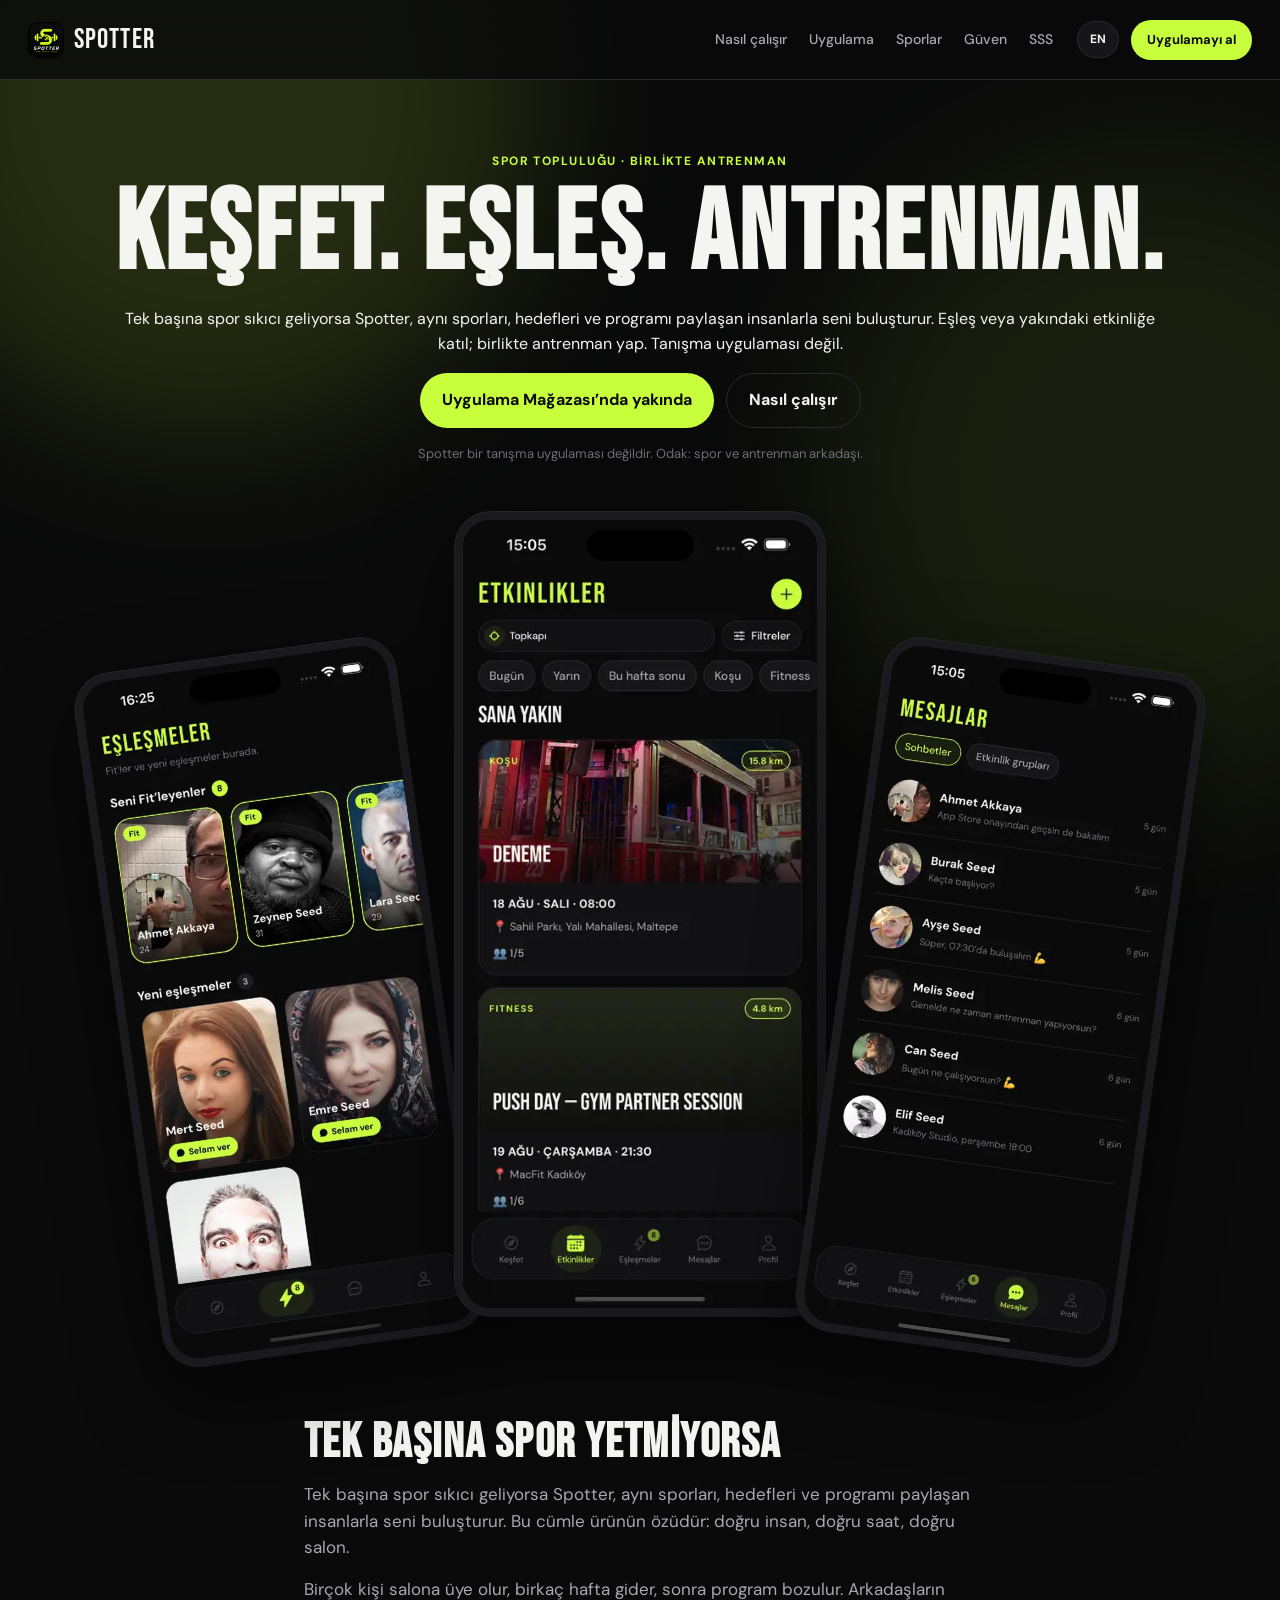
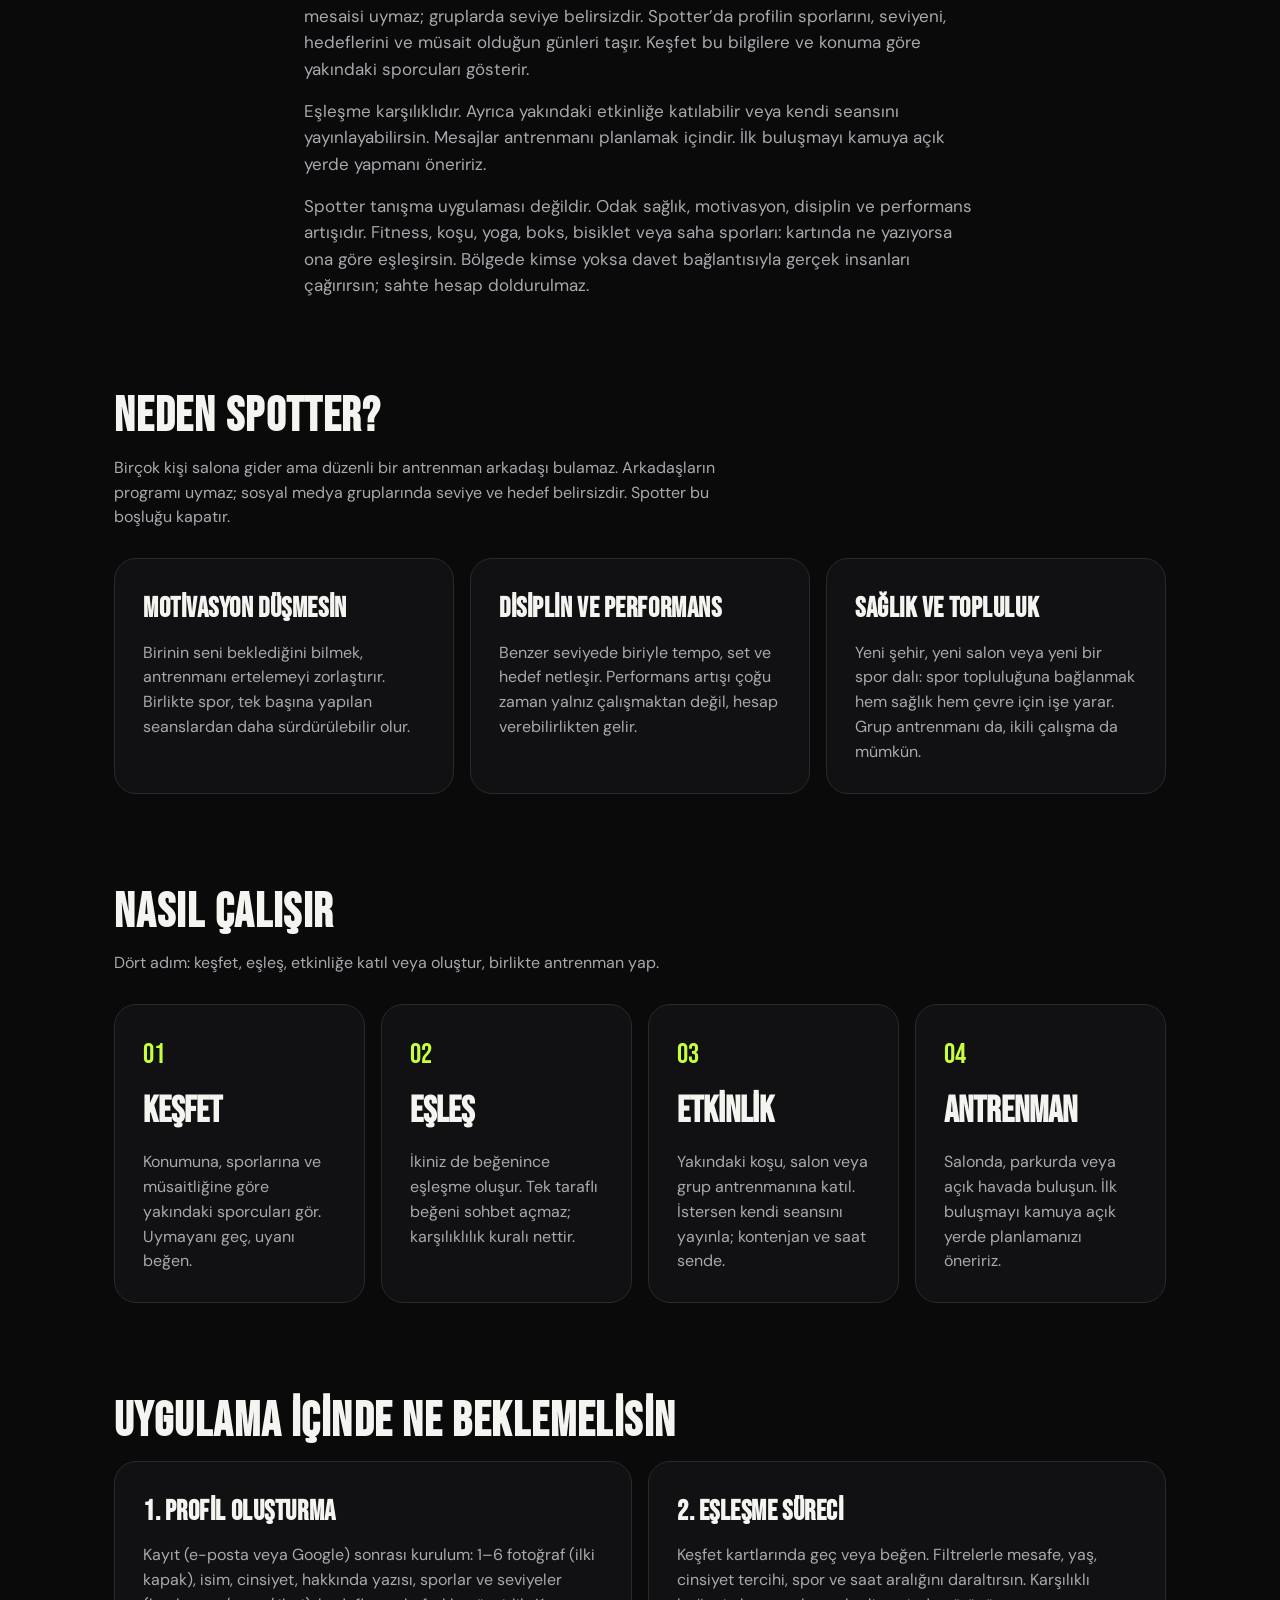
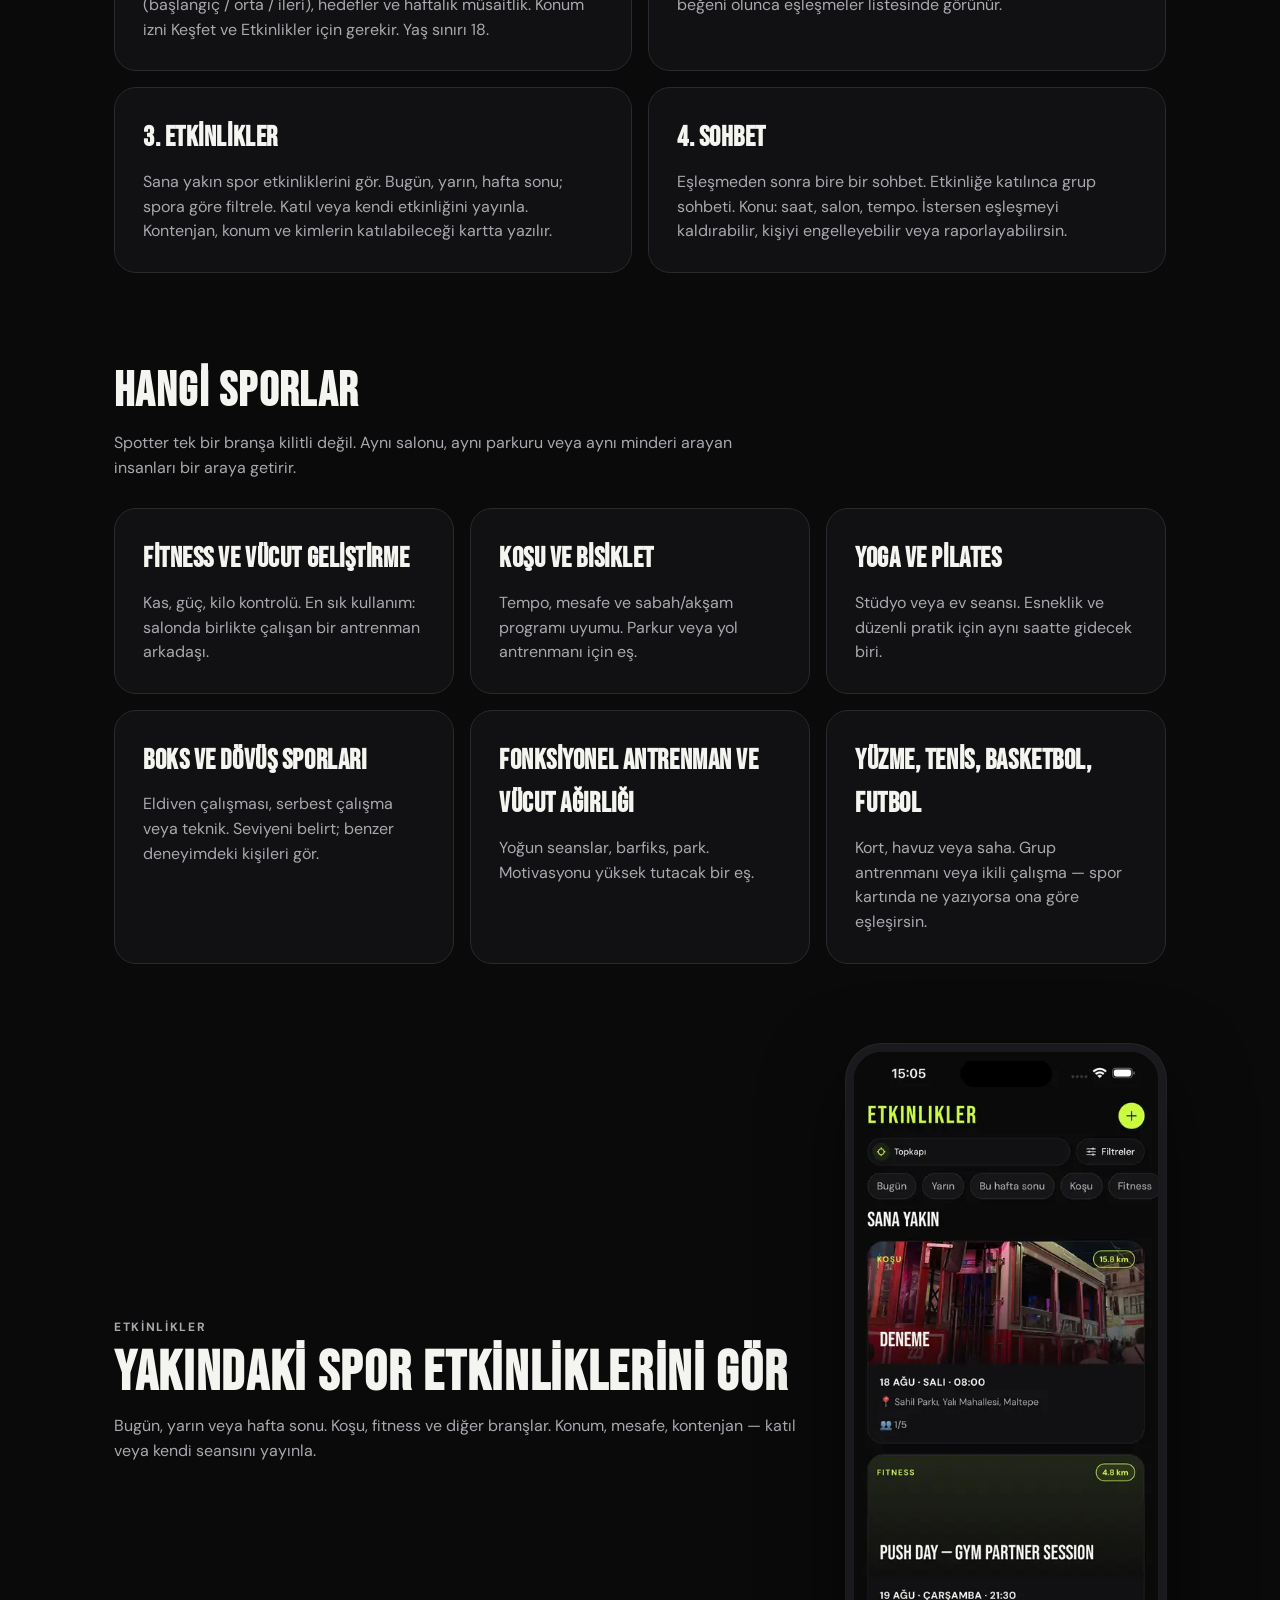
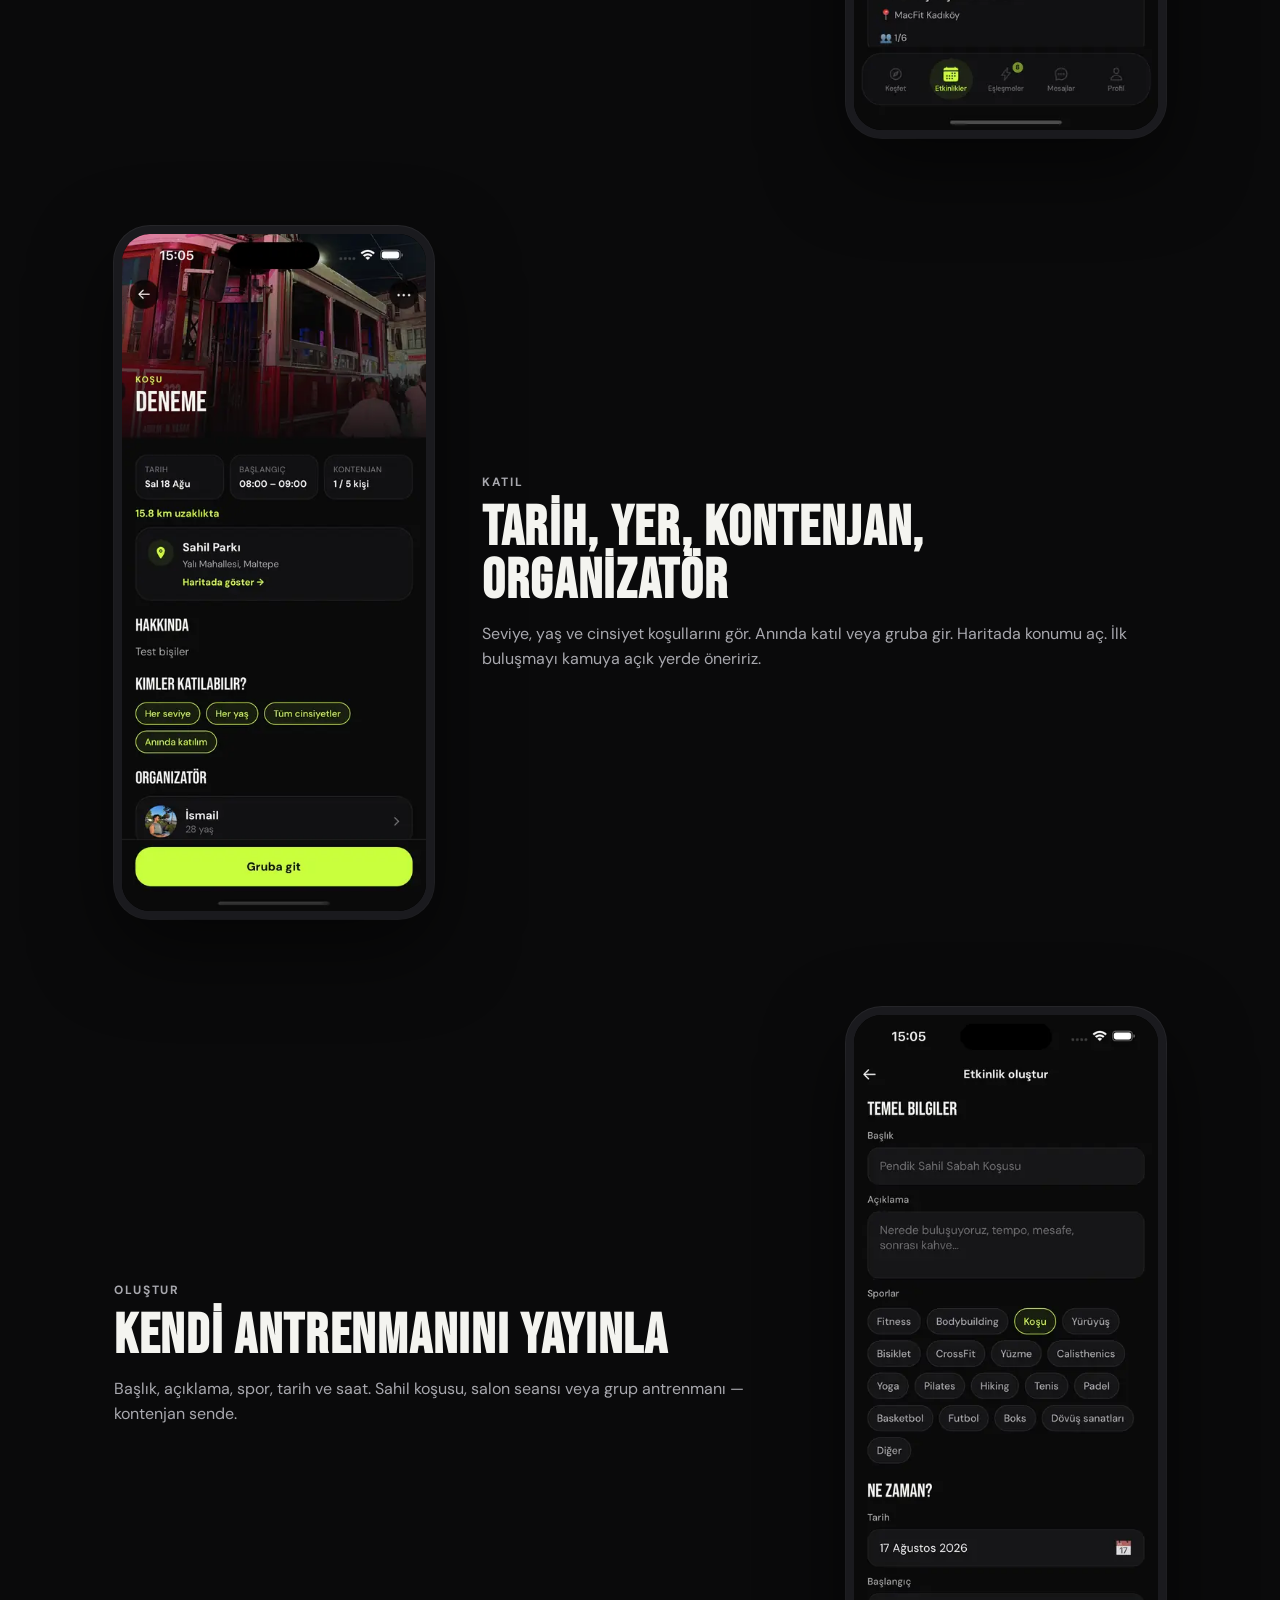
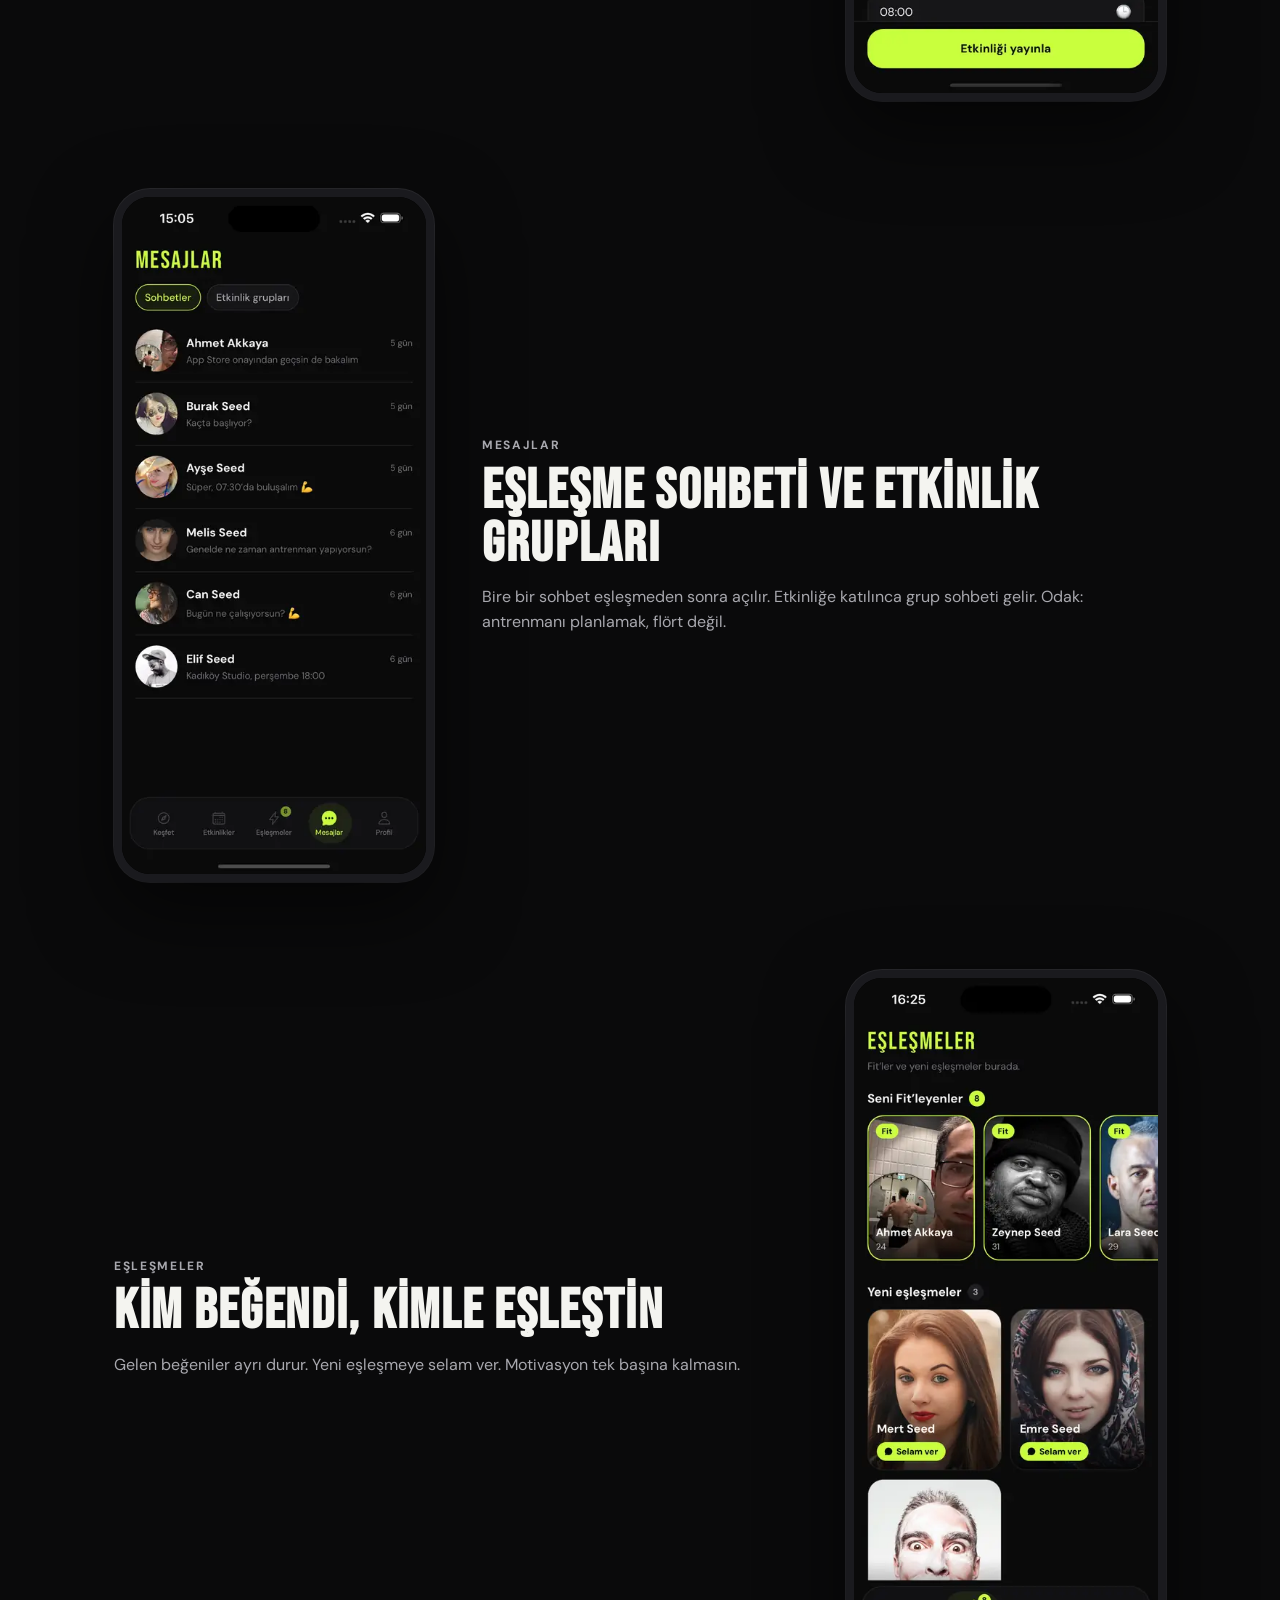
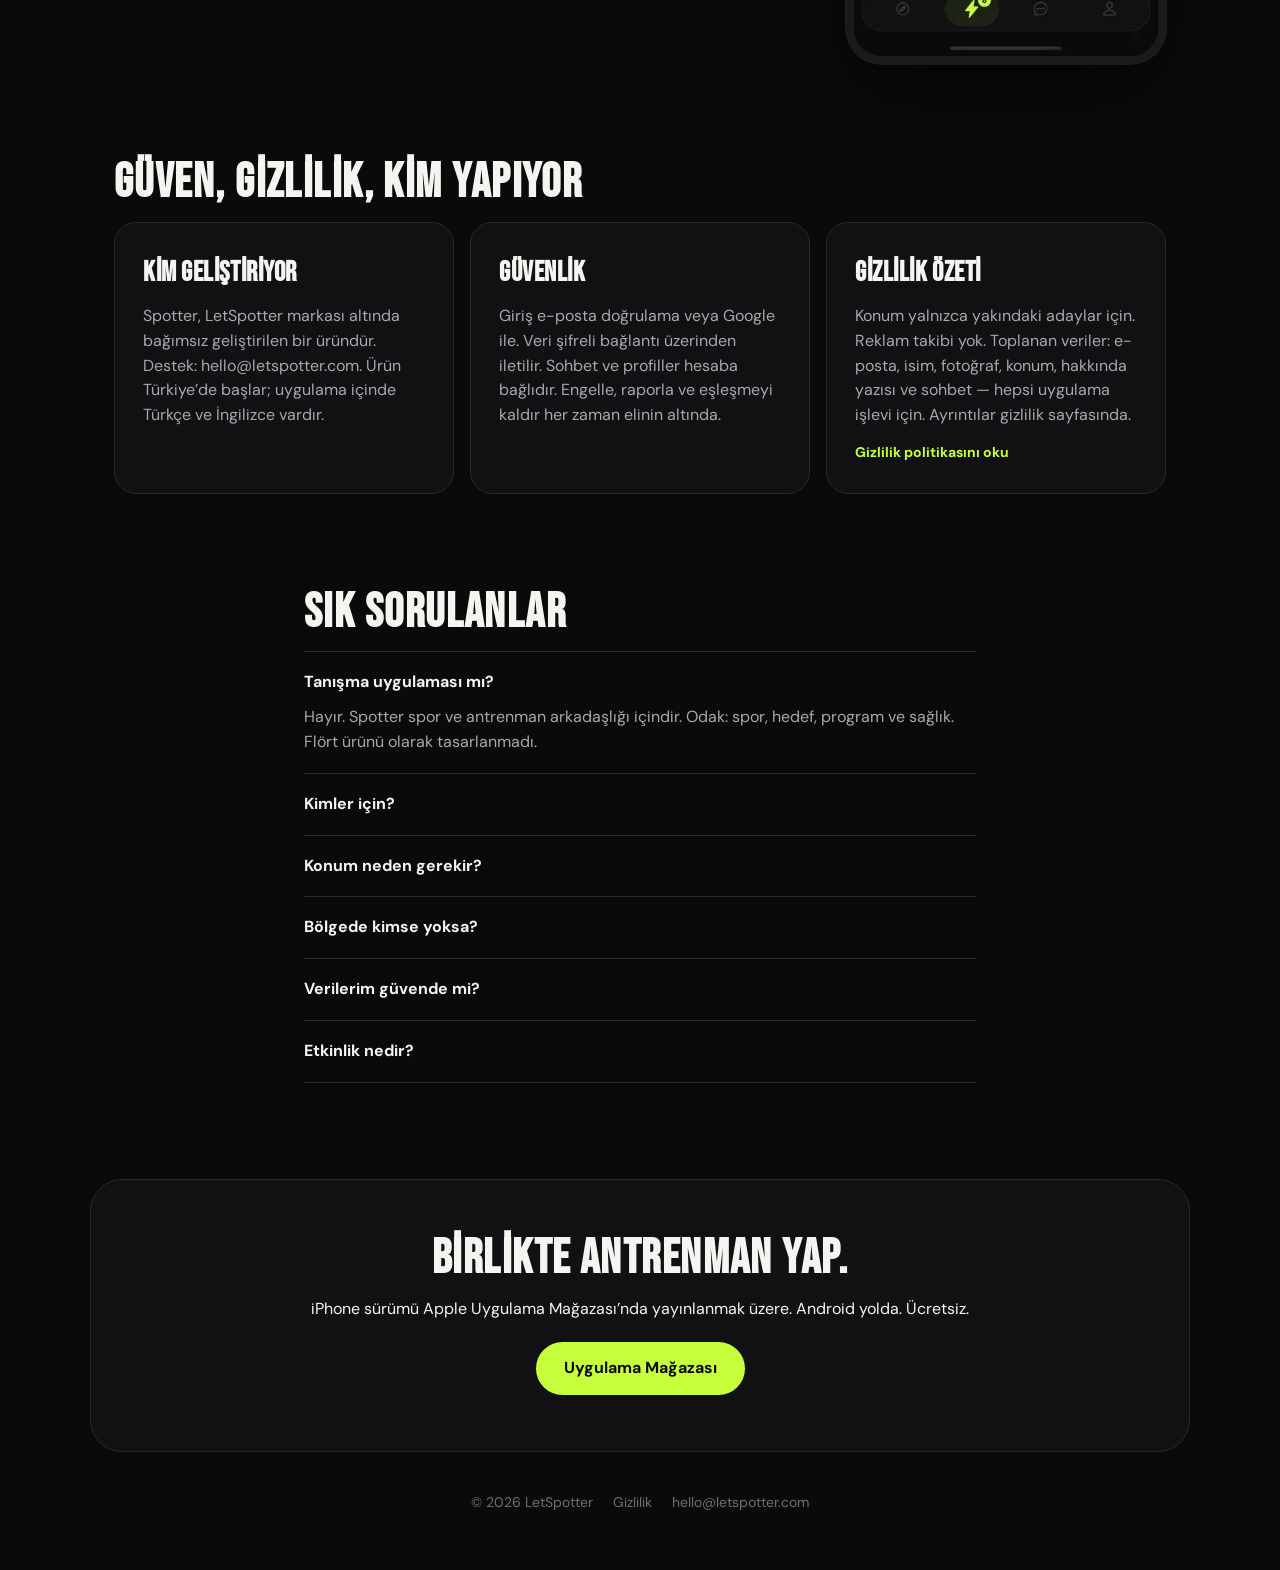
==== commit 98cc3e93: "update" ====
--- a/index.html
+++ b/index.html
@@ -6,7 +6,7 @@
   <meta name="viewport" content="width=device-width, initial-scale=1" />
   <title>Spotter Uygulaması: Yakınında Antrenman Arkadaşı Bul</title>
   <meta name="description"
-    content="Yakınındaki sporcularla eşleş, spor ve programına uygun antrenman arkadaşı bul. Birlikte spor yap, motivasyonunu koru. Spotter tanışma uygulaması değil." />
+    content="Yakınındaki sporcularla eşleş veya etkinliğe katıl. Antrenman arkadaşı bul, grup sohbeti aç, birlikte spor yap. Spotter tanışma uygulaması değil." />
   <link rel="icon" href="assets/favicon.ico" sizes="any" />
   <link rel="icon" type="image/png" sizes="16x16" href="assets/favicon-16.png" />
   <link rel="icon" type="image/png" sizes="32x32" href="assets/favicon-32.png" />
@@ -21,16 +21,16 @@
   <meta property="og:url" content="https://letspotter.com/" />
   <meta property="og:title" content="Spotter Uygulaması: Yakınında Antrenman Arkadaşı Bul" />
   <meta property="og:description"
-    content="Yakınındaki sporcularla eşleş, spor ve programına uygun antrenman arkadaşı bul. Birlikte spor yap, motivasyonunu koru. Spotter tanışma uygulaması değil." />
+    content="Yakınındaki sporcularla eşleş veya etkinliğe katıl. Antrenman arkadaşı bul, grup sohbeti aç, birlikte spor yap. Spotter tanışma uygulaması değil." />
   <meta property="og:image" content="https://letspotter.com/assets/og.jpg" />
-  <meta property="og:image:alt" content="Spotter eşleşmeler ekranı" />
+  <meta property="og:image:alt" content="Spotter etkinlikler ekranı" />
   <meta name="twitter:card" content="summary_large_image" />
   <meta name="twitter:title" content="Spotter Uygulaması: Yakınında Antrenman Arkadaşı Bul" />
   <meta name="twitter:description"
-    content="Yakınındaki sporcularla eşleş, spor ve programına uygun antrenman arkadaşı bul. Birlikte spor yap, motivasyonunu koru. Spotter tanışma uygulaması değil." />
+    content="Yakınındaki sporcularla eşleş veya etkinliğe katıl. Antrenman arkadaşı bul, grup sohbeti aç, birlikte spor yap. Spotter tanışma uygulaması değil." />
   <meta name="twitter:image" content="https://letspotter.com/assets/og.jpg" />
-  <meta name="twitter:image:alt" content="Spotter eşleşmeler ekranı" />
-  <link rel="preload" as="image" type="image/webp" href="assets/messages-430.webp" fetchpriority="high" />
+  <meta name="twitter:image:alt" content="Spotter etkinlikler ekranı" />
+  <link rel="preload" as="image" type="image/webp" href="assets/events-430.webp" fetchpriority="high" />
   <link rel="preload" href="styles.css" as="style" />
   <link rel="preconnect" href="https://fonts.googleapis.com" />
   <link rel="preconnect" href="https://fonts.gstatic.com" crossorigin />
@@ -106,16 +106,17 @@
             "url": "https://letspotter.com",
             "image": "https://letspotter.com/assets/icon-192.png",
             "screenshot": [
-              "https://letspotter.com/assets/matches-860.webp",
+              "https://letspotter.com/assets/events-860.webp",
+              "https://letspotter.com/assets/event-detail-860.webp",
               "https://letspotter.com/assets/messages-860.webp",
-              "https://letspotter.com/assets/profile-860.webp",
-              "https://letspotter.com/assets/settings-860.webp"
+              "https://letspotter.com/assets/matches-860.webp"
             ],
             "featureList": [
               "Yakındaki sporcuları keşfet",
               "Spor, hedef ve program eşleşmesi",
-              "Karşılıklı beğeniden sonra sohbet",
-              "Filtreler ve bildirim tercihleri"
+              "Yakındaki spor etkinliklerine katıl veya oluştur",
+              "Etkinlik grup sohbeti",
+              "Karşılıklı beğeniden sonra sohbet"
             ],
             "publisher": { "@id": "https://letspotter.com/#org" }
           },
@@ -182,8 +183,8 @@
     </a>
     <nav>
       <a href="#how" data-i="nav.how">Nasıl çalışır</a>
+      <a href="#app" data-i="nav.app">Uygulama</a>
       <a href="#sports" data-i="nav.sports">Sporlar</a>
-      <a href="#app" data-i="nav.app">Uygulama</a>
       <a href="#trust" data-i="nav.trust">Güven</a>
       <a href="#faq" data-i="nav.faq">SSS</a>
     </nav>
@@ -201,9 +202,8 @@
       <h1 data-i="hero.title">Keşfet. Eşleş. Antrenman yap.</h1>
       <p class="lede" data-i="hero.lede">
         Tek başına spor sıkıcı geliyorsa Spotter, aynı sporları, hedefleri ve
-        programı paylaşan insanlarla seni buluşturur. Motivasyon ve disiplin
-        için birlikte antrenman yaparsınız. Tanışma uygulaması değil —
-        antrenman arkadaşlığı.
+        programı paylaşan insanlarla seni buluşturur. Eşleş veya yakındaki
+        etkinliğe katıl; birlikte antrenman yap. Tanışma uygulaması değil.
       </p>
       <div class="hero-actions">
         <a class="btn" href="#download" data-i="hero.cta">App Store’da yakında</a>
@@ -228,20 +228,20 @@
         </figure>
         <figure class="phone phone-center">
           <img
+            src="assets/events-430.webp"
+            srcset="assets/events-430.webp 430w, assets/events-860.webp 860w"
+            sizes="(max-width: 860px) 280px, 360px"
+            alt=""
+            width="430"
+            height="932"
+            fetchpriority="high"
+            decoding="async"
+          />
+        </figure>
+        <figure class="phone phone-right">
+          <img
             src="assets/messages-430.webp"
             srcset="assets/messages-430.webp 430w, assets/messages-860.webp 860w"
-            sizes="(max-width: 860px) 280px, 360px"
-            alt=""
-            width="430"
-            height="932"
-            fetchpriority="high"
-            decoding="async"
-          />
-        </figure>
-        <figure class="phone phone-right">
-          <img
-            src="assets/profile-430.webp"
-            srcset="assets/profile-430.webp 430w, assets/profile-860.webp 860w"
             sizes="(max-width: 860px) 0px, 280px"
             alt=""
             width="430"
@@ -318,32 +318,35 @@
     <section class="steps" id="how">
       <h2 data-i="how.title">Nasıl çalışır</h2>
       <p class="section-lede" data-i="how.lede">
-        Üç adım: profilini kur, yakındaki sporcuları keşfet, karşılıklı
-        ilgi olunca sohbet et ve antrenmanı planla.
+        Dört adım: keşfet, eşleş, etkinliğe katıl veya oluştur, birlikte antrenman yap.
       </p>
       <div class="step-grid">
         <article>
           <span>01</span>
           <h3 data-i="how.find.title">Keşfet</h3>
           <p data-i="how.find.body">
-            Konumuna, sporlarına ve müsaitliğine göre yakındaki sporcuları
-            gör. Uymayanı geç (Pass), uyanı Fit ile işaretle.
+            Konumuna, sporlarına ve müsaitliğine göre yakındaki sporcuları gör. Uymayanı geç, uyanı beğen.
           </p>
         </article>
         <article>
           <span>02</span>
           <h3 data-i="how.match.title">Eşleş</h3>
           <p data-i="how.match.body">
-            İkiniz de Fit atınca eşleşme oluşur. Tek taraflı beğeni sohbet
-            açmaz; karşılıklılık kuralı nettir.
+            İkiniz de beğenince eşleşme oluşur. Tek taraflı beğeni sohbet açmaz.
           </p>
         </article>
         <article>
           <span>03</span>
+          <h3 data-i="how.events.title">Etkinlik</h3>
+          <p data-i="how.events.body">
+            Yakındaki koşu, salon veya grup antrenmanına katıl ya da kendin oluştur.
+          </p>
+        </article>
+        <article>
+          <span>04</span>
           <h3 data-i="how.train.title">Antrenman</h3>
           <p data-i="how.train.body">
-            Salonda, parkurda veya açık havada buluşun. İlk buluşmayı kamuya
-            açık yerde planlamanızı öneririz.
+            Salonda, parkurda veya açık havada buluşun. İlk buluşmayı kamuya açık yerde planlayın.
           </p>
         </article>
       </div>
@@ -372,12 +375,15 @@
           </p>
         </article>
         <article>
-          <h3 data-i="journey.chat.title">3. Sohbet</h3>
+          <h3 data-i="journey.events.title">3. Etkinlikler</h3>
+          <p data-i="journey.events.body">
+            Yakındaki spor etkinliklerini gör, filtrele, katıl veya kendi koşunu / salon seansını yayınla. Kontenjan, tarih, konum ve kimlerin katılabileceği net.
+          </p>
+        </article>
+        <article>
+          <h3 data-i="journey.chat.title">4. Sohbet</h3>
           <p data-i="journey.chat.body">
-            Mesajlar yalnızca eşleşmeden sonra açılır. Konu: saat, salon,
-            tempo — antrenmanı planlamak. Anlık (realtime) sohbet. İstersen
-            eşleşmeyi kaldırabilir, kişiyi engelleyebilir veya
-            raporlayabilirsin.
+            Eşleşmeden sonra bire bir sohbet; etkinliğe katılınca grup sohbeti. Konu: saat, salon, tempo. İstersen eşleşmeyi kaldır, kişiyi engelle veya raporla.
           </p>
         </article>
       </div>
@@ -438,12 +444,107 @@
     <section class="features" id="app">
       <div class="feature">
         <div class="feature-copy">
-          <p class="kicker" data-i="f1.kicker">Eşleşmeler</p>
-          <h2 data-i="f1.title">Kim Fit attı, kimle eşleştin</h2>
+          <p class="kicker" data-i="f1.kicker">Etkinlikler</p>
+          <h2 data-i="f1.title">Yakındaki spor etkinliklerini gör</h2>
           <p data-i="f1.body">
-            Gelen Fit’ler ayrı bir listede durur; henüz yazılmamış
-            eşleşmelerde “Selam ver” ile sohbeti başlatırsın. Motivasyon tek
-            başına kalmasın diye eşleşmeyi görünür ve hızlı tutuyoruz.
+            Bugün, yarın veya hafta sonu. Koşu, fitness ve diğer branşlar.
+            Konum, mesafe, kontenjan — katıl veya kendi seansını yayınla.
+          </p>
+        </div>
+        <figure class="phone">
+          <img
+            src="assets/events-430.webp"
+            srcset="assets/events-430.webp 430w, assets/events-860.webp 860w"
+            sizes="(max-width: 860px) 280px, 320px"
+            data-i-alt="alt.events"
+            alt="Spotter etkinlikler ekranı"
+            width="430"
+            height="932"
+            loading="lazy"
+            decoding="async"
+          />
+        </figure>
+      </div>
+
+      <div class="feature feature-flip">
+        <div class="feature-copy">
+          <p class="kicker" data-i="f2.kicker">Katıl</p>
+          <h2 data-i="f2.title">Tarih, yer, kontenjan, organizatör</h2>
+          <p data-i="f2.body">
+            Seviye, yaş ve cinsiyet koşullarını gör. Anında katıl veya gruba
+            gir. Haritada konumu aç. İlk buluşmayı kamuya açık yerde öneririz.
+          </p>
+        </div>
+        <figure class="phone">
+          <img
+            src="assets/event-detail-430.webp"
+            srcset="assets/event-detail-430.webp 430w, assets/event-detail-860.webp 860w"
+            sizes="(max-width: 860px) 280px, 320px"
+            data-i-alt="alt.eventDetail"
+            alt="Spotter etkinlik detayı"
+            width="430"
+            height="932"
+            loading="lazy"
+            decoding="async"
+          />
+        </figure>
+      </div>
+
+      <div class="feature">
+        <div class="feature-copy">
+          <p class="kicker" data-i="f3.kicker">Oluştur</p>
+          <h2 data-i="f3.title">Kendi antrenmanını yayınla</h2>
+          <p data-i="f3.body">
+            Başlık, açıklama, spor, tarih ve saat. Sahil koşusu, salon seansı
+            veya grup antrenmanı — kontenjan sende.
+          </p>
+        </div>
+        <figure class="phone">
+          <img
+            src="assets/event-create-430.webp"
+            srcset="assets/event-create-430.webp 430w, assets/event-create-860.webp 860w"
+            sizes="(max-width: 860px) 280px, 320px"
+            data-i-alt="alt.eventCreate"
+            alt="Spotter etkinlik oluşturma"
+            width="430"
+            height="932"
+            loading="lazy"
+            decoding="async"
+          />
+        </figure>
+      </div>
+
+      <div class="feature feature-flip">
+        <div class="feature-copy">
+          <p class="kicker" data-i="f4.kicker">Mesajlar</p>
+          <h2 data-i="f4.title">Eşleşme sohbeti ve etkinlik grupları</h2>
+          <p data-i="f4.body">
+            Bire bir sohbet eşleşmeden sonra açılır. Etkinliğe katılınca grup
+            sohbeti gelir. Odak: antrenmanı planlamak.
+          </p>
+        </div>
+        <figure class="phone">
+          <img
+            src="assets/messages-430.webp"
+            srcset="assets/messages-430.webp 430w, assets/messages-860.webp 860w"
+            sizes="(max-width: 860px) 280px, 320px"
+            data-i-alt="alt.messages"
+            alt="Spotter mesajlar ekranı"
+            width="430"
+            height="932"
+            loading="lazy"
+            decoding="async"
+          />
+        </figure>
+      </div>
+
+      <div class="feature">
+        <div class="feature-copy">
+          <p class="kicker" data-i="f5.kicker">Eşleşmeler</p>
+          <h2 data-i="f5.title">Kim beğendi, kimle eşleştin</h2>
+          <p data-i="f5.body">
+            Gelen beğeniler ayrı durur. Yeni eşleşmeye selam ver. Motivasyon
+            tek başına kalmasın.
           </p>
         </div>
         <figure class="phone">
@@ -453,81 +554,6 @@
             sizes="(max-width: 860px) 280px, 320px"
             data-i-alt="alt.matches"
             alt="Spotter eşleşmeler ekranı"
-            width="430"
-            height="932"
-            loading="lazy"
-            decoding="async"
-          />
-        </figure>
-      </div>
-
-      <div class="feature feature-flip">
-        <div class="feature-copy">
-          <p class="kicker" data-i="f2.kicker">Mesajlar</p>
-          <h2 data-i="f2.title">Eşleşmeden sonra anlık sohbet</h2>
-          <p data-i="f2.body">
-            Saat, salon, tempo. Sohbet yalnızca karşılıklı Fit sonrası açılır.
-            Odak flört değil; antrenmanı planlamak ve performansı birlikte
-            artırmak.
-          </p>
-        </div>
-        <figure class="phone">
-          <img
-            src="assets/messages-430.webp"
-            srcset="assets/messages-430.webp 430w, assets/messages-860.webp 860w"
-            sizes="(max-width: 860px) 280px, 320px"
-            data-i-alt="alt.messages"
-            alt="Spotter mesajlar ekranı"
-            width="430"
-            height="932"
-            loading="lazy"
-            decoding="async"
-          />
-        </figure>
-      </div>
-
-      <div class="feature">
-        <div class="feature-copy">
-          <p class="kicker" data-i="f3.kicker">Profil</p>
-          <h2 data-i="f3.title">Spor, hedef, program, fotoğraf</h2>
-          <p data-i="f3.body">
-            En fazla altı fotoğraf; ilki kapak. Sporlar ve seviyeler,
-            hedefler (kas, kilo, kondisyon, yarışma, tempo…) ve hangi gün
-            hangi saatte müsait olduğun. Filtrelerle mesafeyi, yaşı ve sporu
-            daraltırsın.
-          </p>
-        </div>
-        <figure class="phone">
-          <img
-            src="assets/profile-430.webp"
-            srcset="assets/profile-430.webp 430w, assets/profile-860.webp 860w"
-            sizes="(max-width: 860px) 280px, 320px"
-            data-i-alt="alt.profile"
-            alt="Spotter profil düzenleme ekranı"
-            width="430"
-            height="932"
-            loading="lazy"
-            decoding="async"
-          />
-        </figure>
-      </div>
-
-      <div class="feature feature-flip">
-        <div class="feature-copy">
-          <p class="kicker" data-i="f4.kicker">Kontrol sende</p>
-          <h2 data-i="f4.title">Dil, bildirimler, gizlilik</h2>
-          <p data-i="f4.body">
-            Türkçe veya English. Fit, eşleşme, mesaj ve yakındaki yeni
-            adaylar için bildirimleri ayrı ayrı açıp kapat. Reklam SDK’sı yok.
-          </p>
-        </div>
-        <figure class="phone">
-          <img
-            src="assets/settings-430.webp"
-            srcset="assets/settings-430.webp 430w, assets/settings-860.webp 860w"
-            sizes="(max-width: 860px) 280px, 320px"
-            data-i-alt="alt.settings"
-            alt="Spotter ayarlar ekranı"
             width="430"
             height="932"
             loading="lazy"
@@ -609,6 +635,13 @@
           politikasına bak.
         </p>
       </details>
+      <details>
+        <summary data-i="faq.q6">Etkinlik nedir?</summary>
+        <p data-i="faq.a6">
+          Yakındaki spor seansları: katıl veya kendin oluştur. Koşu, salon,
+          grup antrenmanı. Katılınca grup sohbeti açılır.
+        </p>
+      </details>
     </section>
 
     <section class="download" id="download">
@@ -627,8 +660,6 @@
     <a href="privacy.html" data-i="footer.privacy">Gizlilik</a>
     <a href="mailto:hello@letspotter.com">hello@letspotter.com</a>
   </footer>
-
-  </footer>
 </body>
 
 </html>
--- a/styles.css
+++ b/styles.css
@@ -233,7 +233,8 @@
 
 .phone img {
   width: 100%;
-  height: auto;
+  height: 100%;
+  object-fit: cover;
 }
 
 .phone-left {
@@ -288,9 +289,12 @@
   gap: 16px;
 }
 
-.card-grid,
+.card-grid {
+  grid-template-columns: repeat(3, 1fr);
+}
+
 .journey-grid {
-  grid-template-columns: repeat(3, 1fr);
+  grid-template-columns: repeat(2, 1fr);
 }
 
 .sport-grid {
@@ -331,7 +335,7 @@
 
 .step-grid {
   display: grid;
-  grid-template-columns: repeat(3, 1fr);
+  grid-template-columns: repeat(4, 1fr);
   gap: 16px;
 }
 
@@ -482,6 +486,12 @@
   margin: 12px 0;
 }
 
+@media (max-width: 1000px) {
+  .step-grid {
+    grid-template-columns: 1fr 1fr;
+  }
+}
+
 @media (max-width: 860px) {
   .nav nav {
     display: none;
--- a/styles.css
+++ b/styles.css
@@ -233,7 +233,8 @@
 
 .phone img {
   width: 100%;
-  height: auto;
+  height: 100%;
+  object-fit: cover;
 }
 
 .phone-left {
@@ -288,9 +289,12 @@
   gap: 16px;
 }
 
-.card-grid,
+.card-grid {
+  grid-template-columns: repeat(3, 1fr);
+}
+
 .journey-grid {
-  grid-template-columns: repeat(3, 1fr);
+  grid-template-columns: repeat(2, 1fr);
 }
 
 .sport-grid {
@@ -331,7 +335,7 @@
 
 .step-grid {
   display: grid;
-  grid-template-columns: repeat(3, 1fr);
+  grid-template-columns: repeat(4, 1fr);
   gap: 16px;
 }
 
@@ -482,6 +486,12 @@
   margin: 12px 0;
 }
 
+@media (max-width: 1000px) {
+  .step-grid {
+    grid-template-columns: 1fr 1fr;
+  }
+}
+
 @media (max-width: 860px) {
   .nav nav {
     display: none;
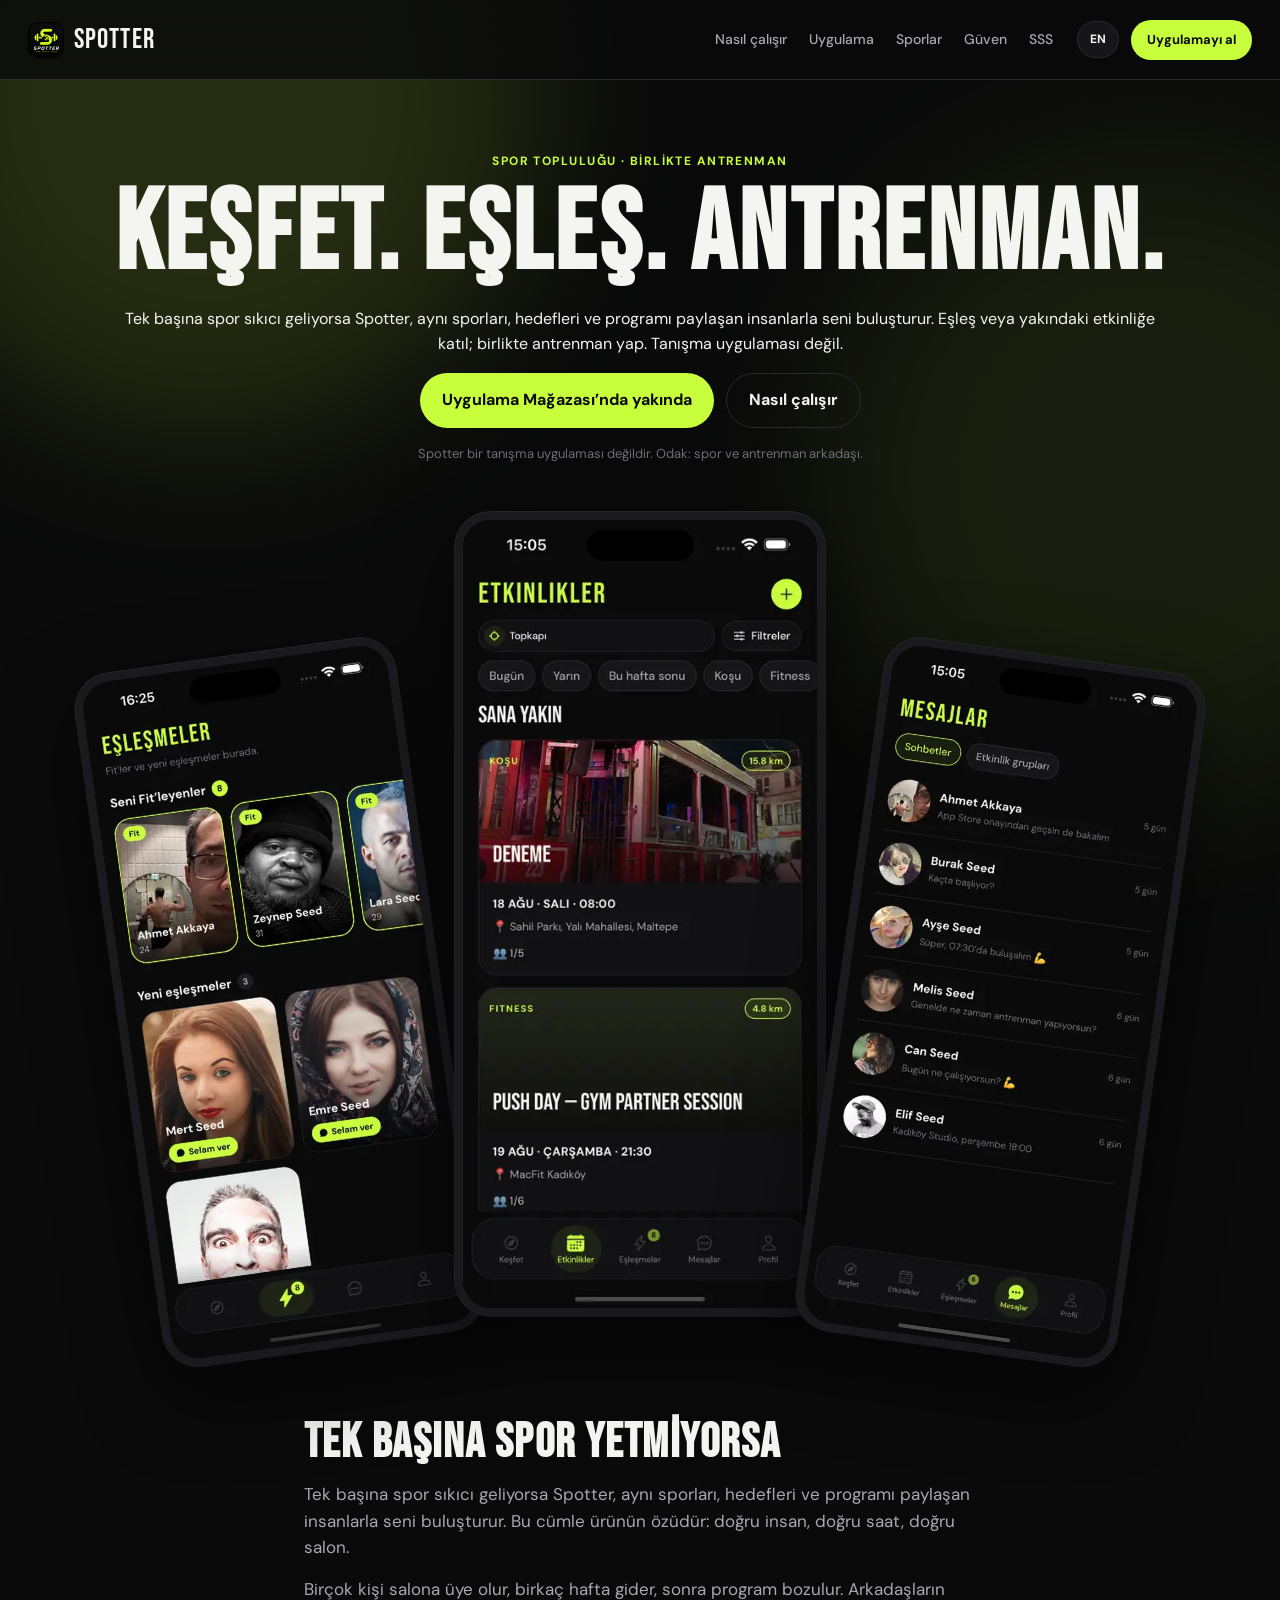
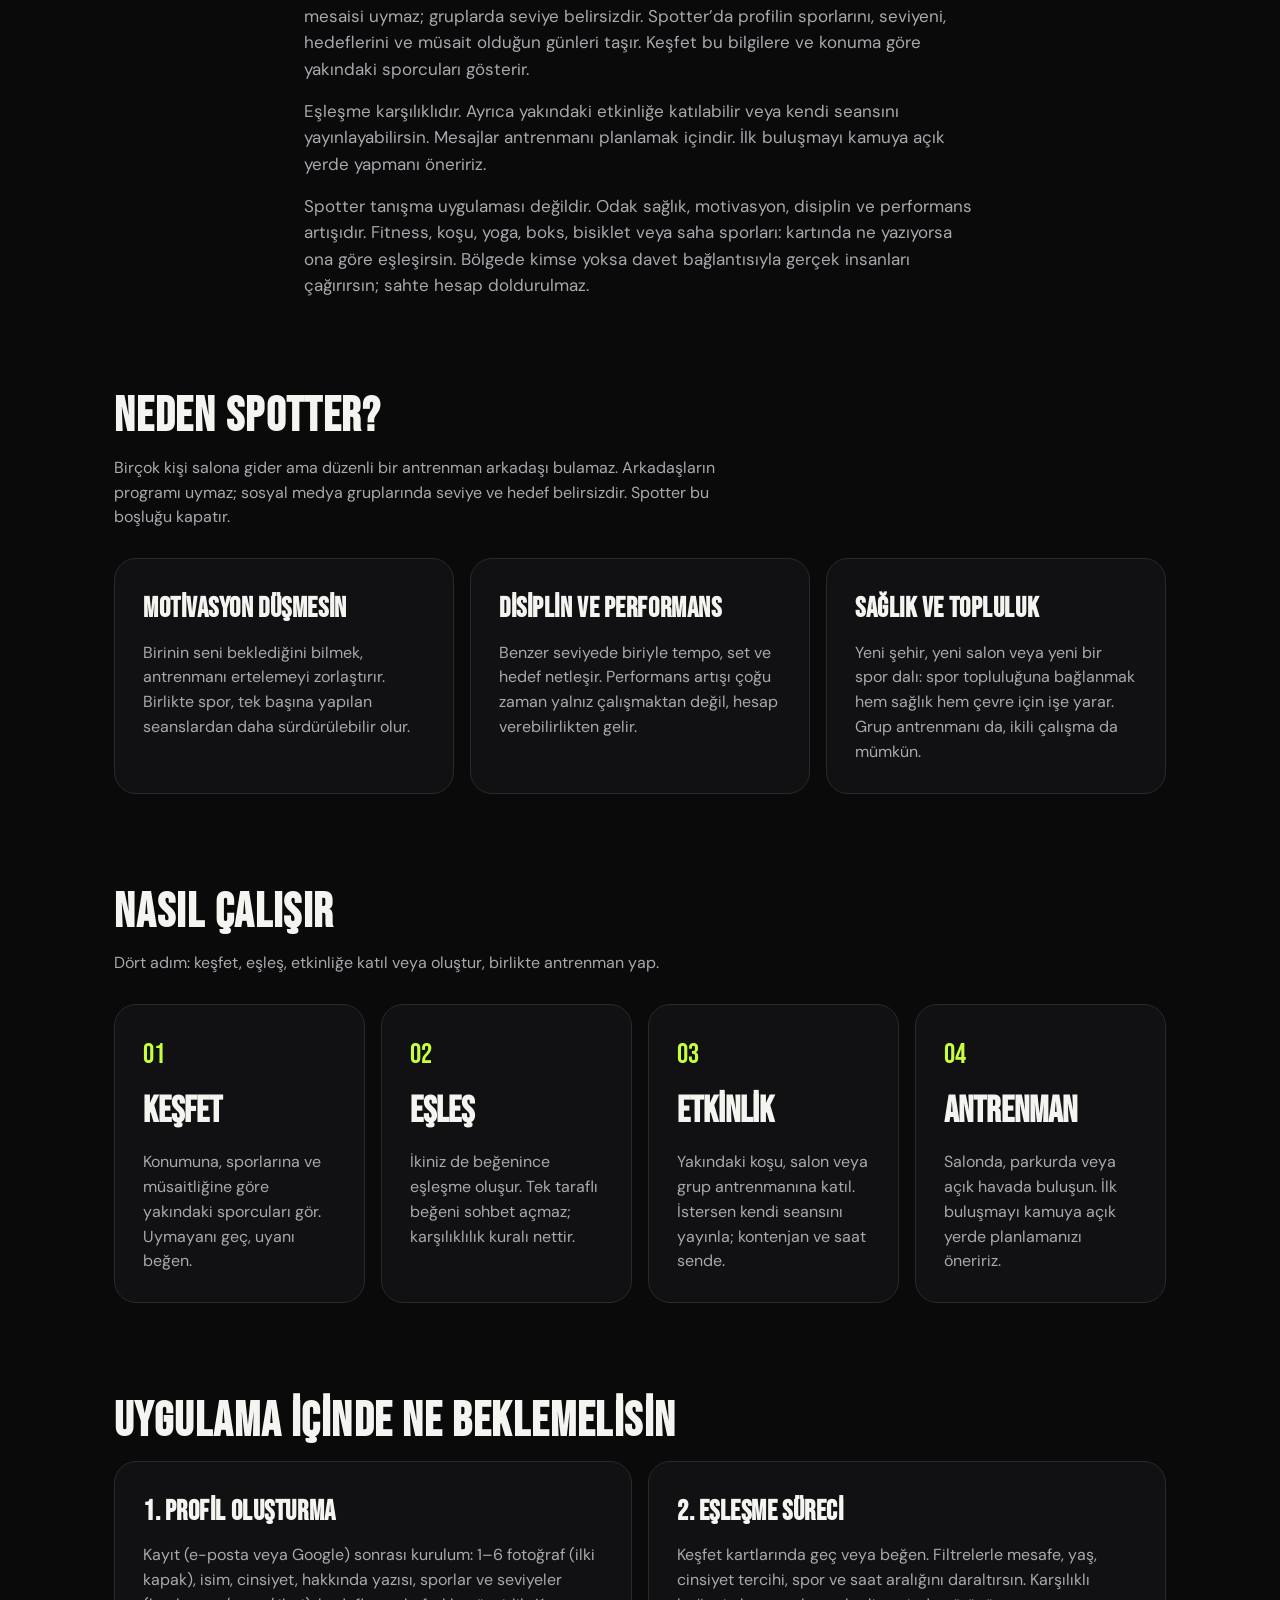
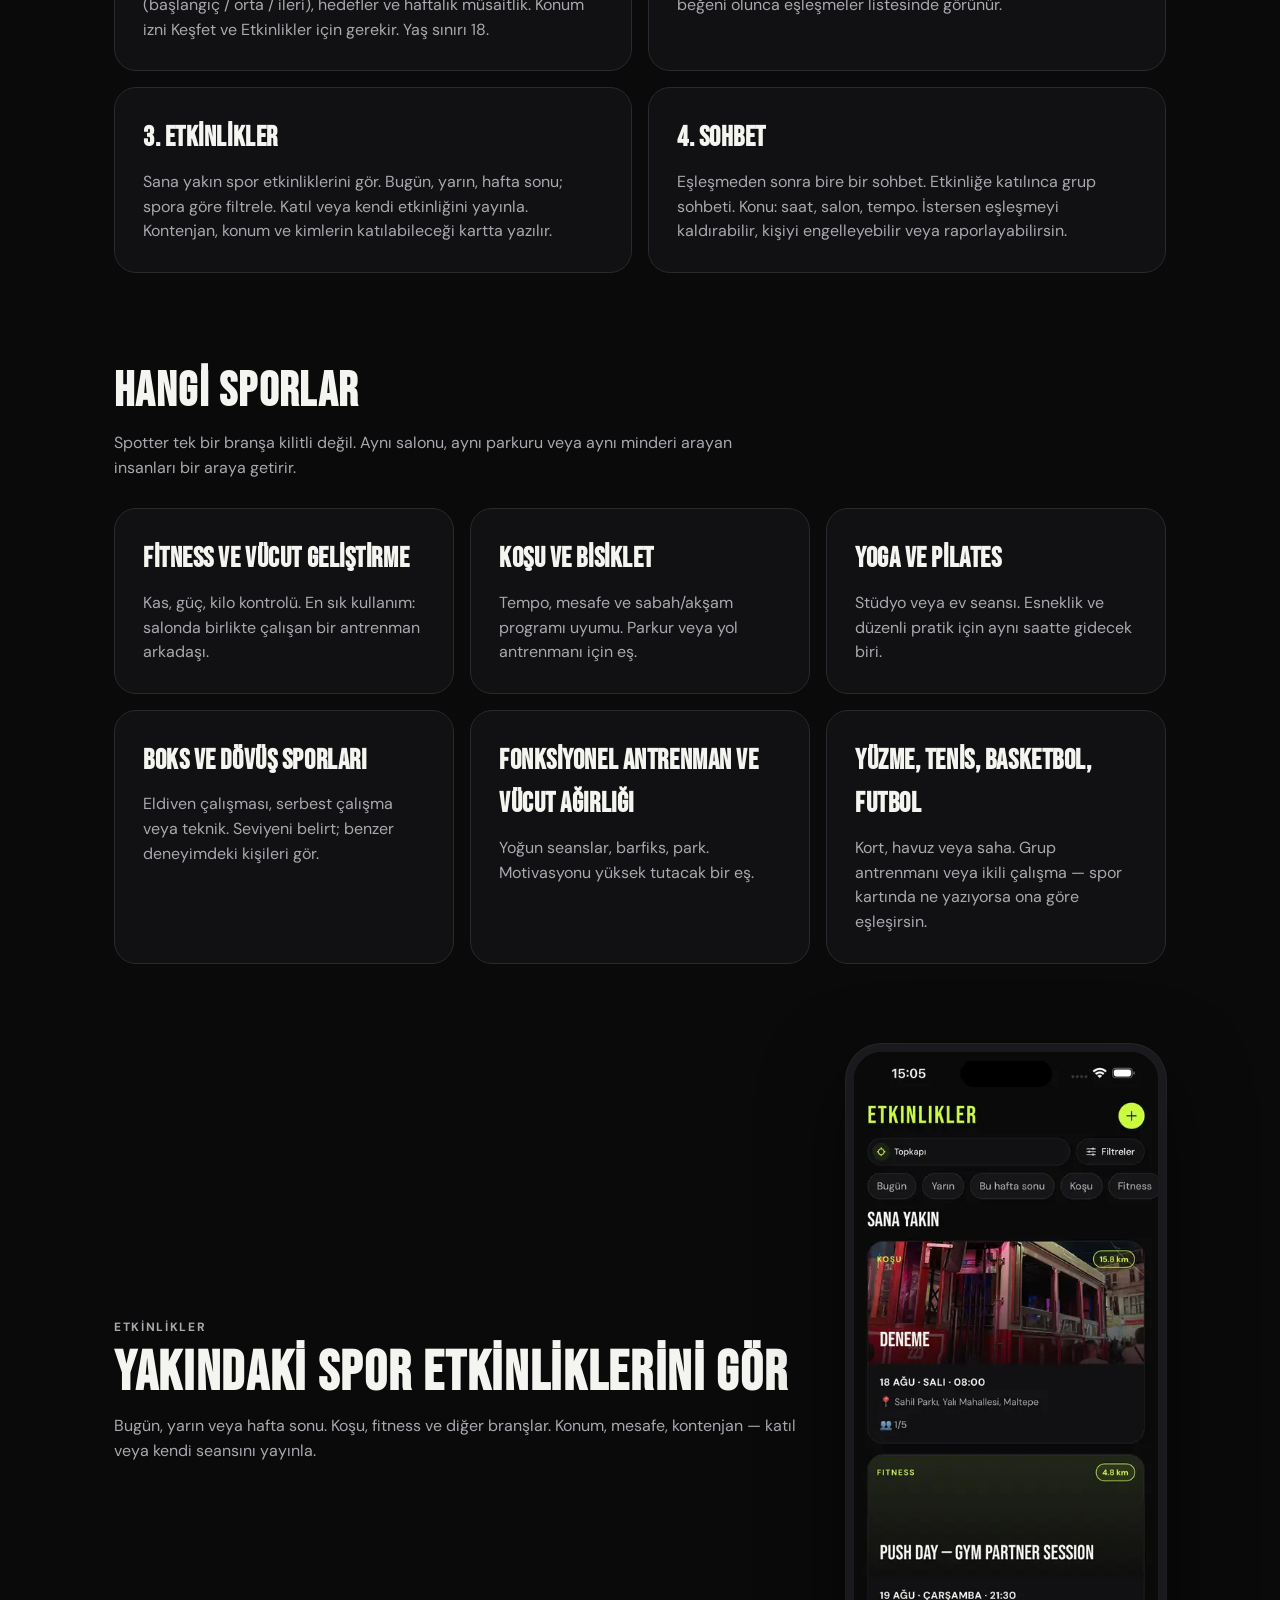
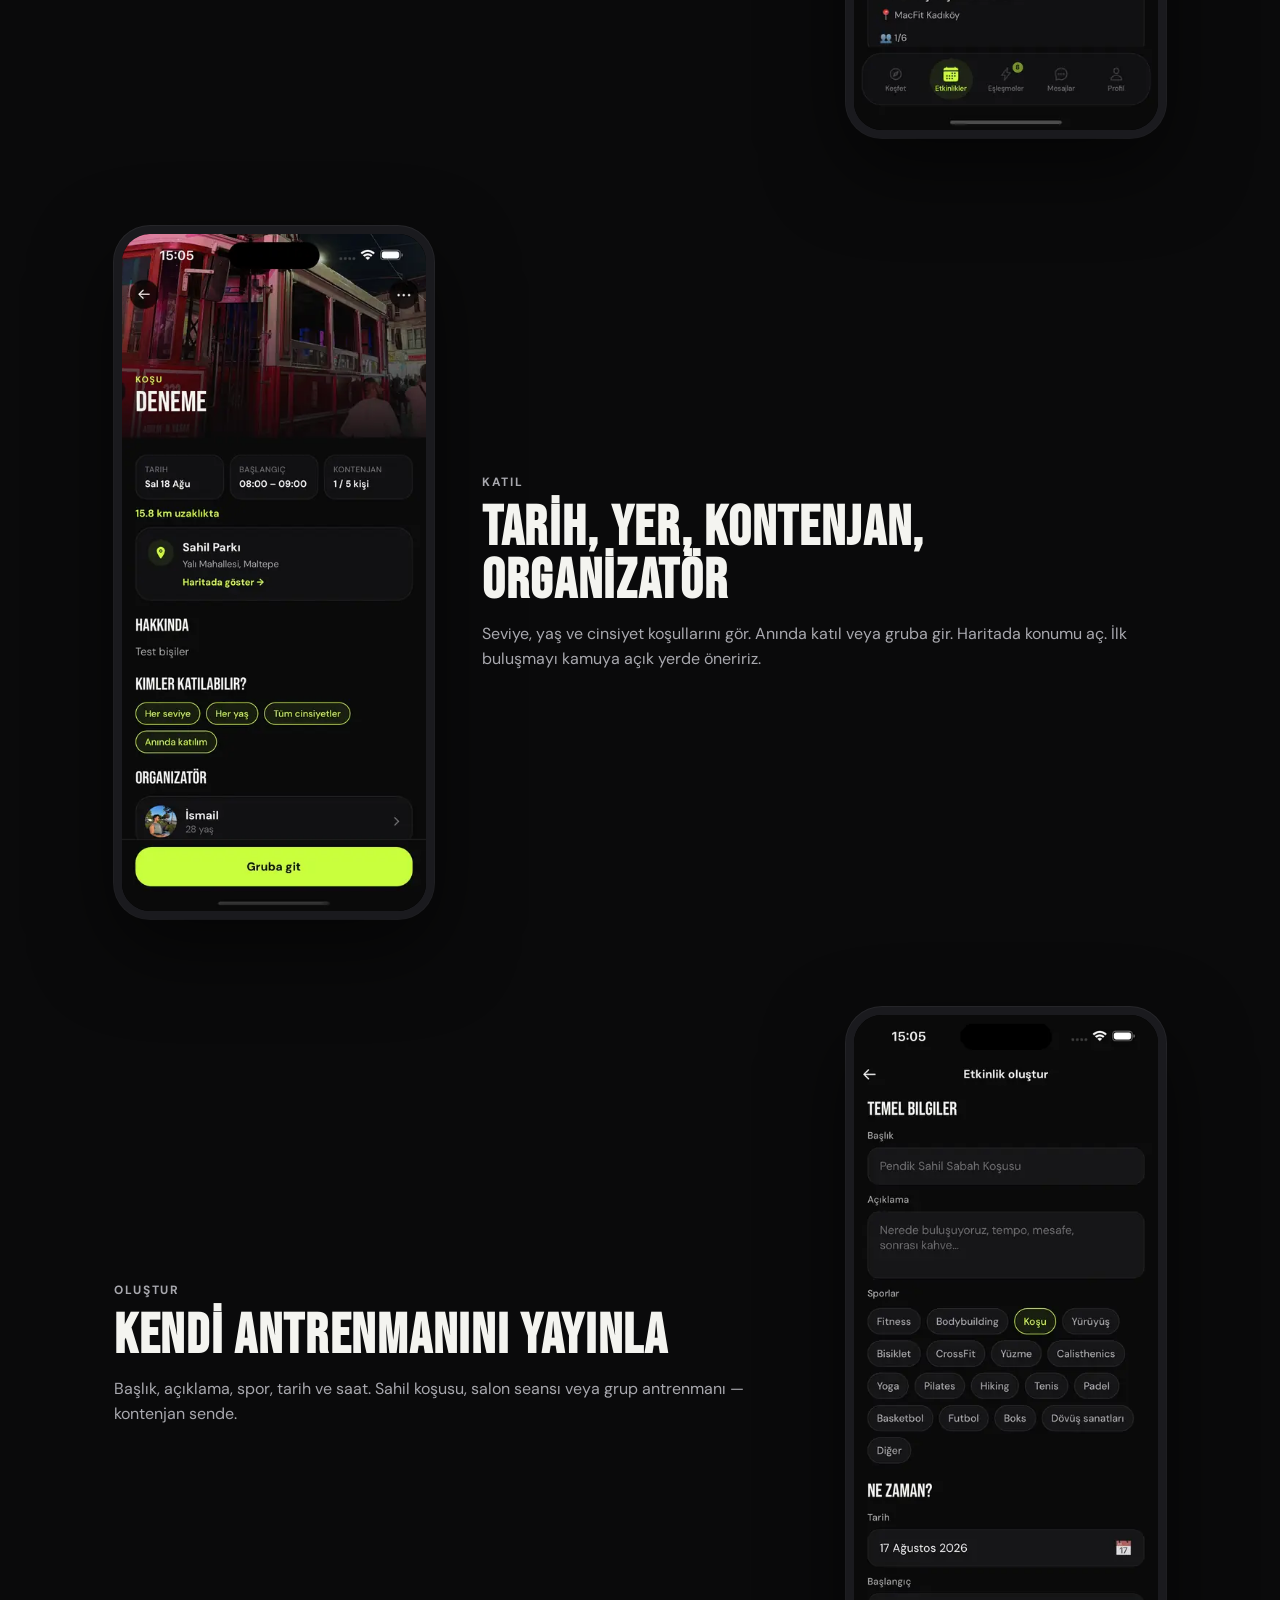
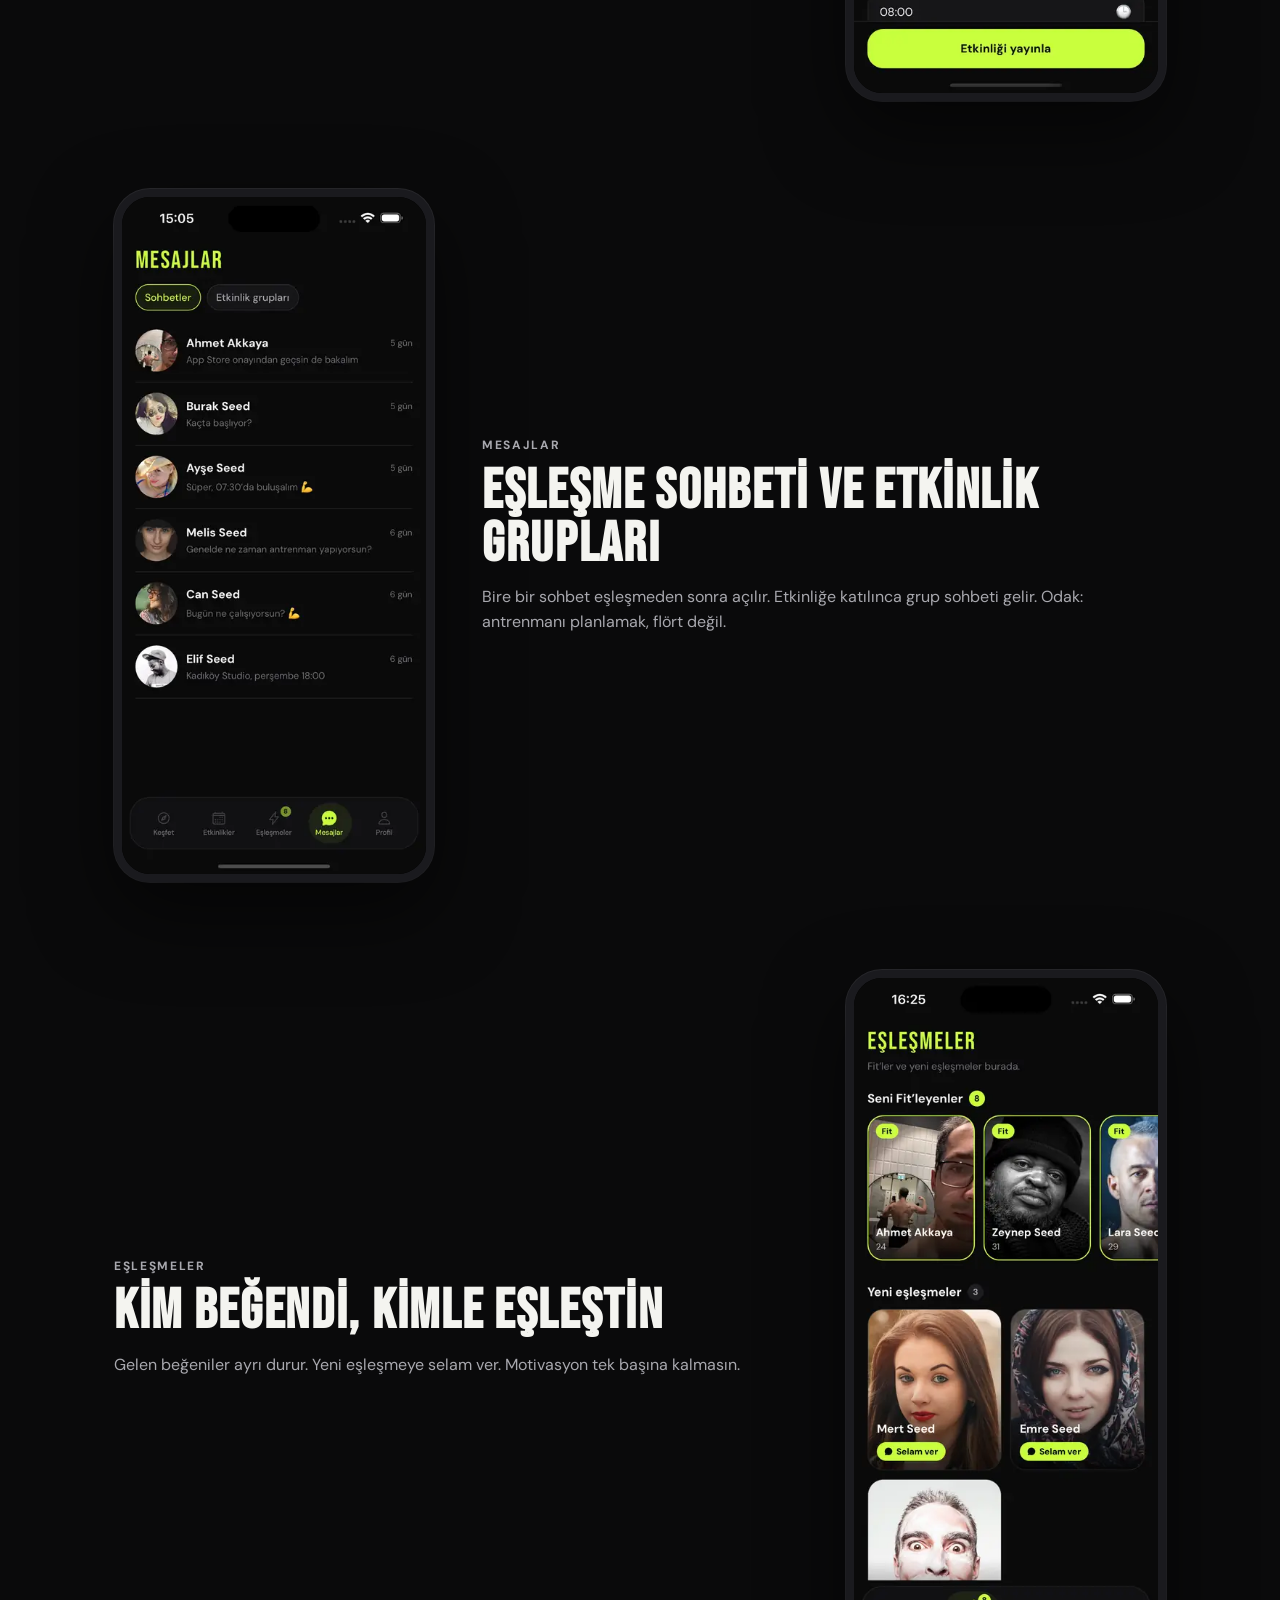
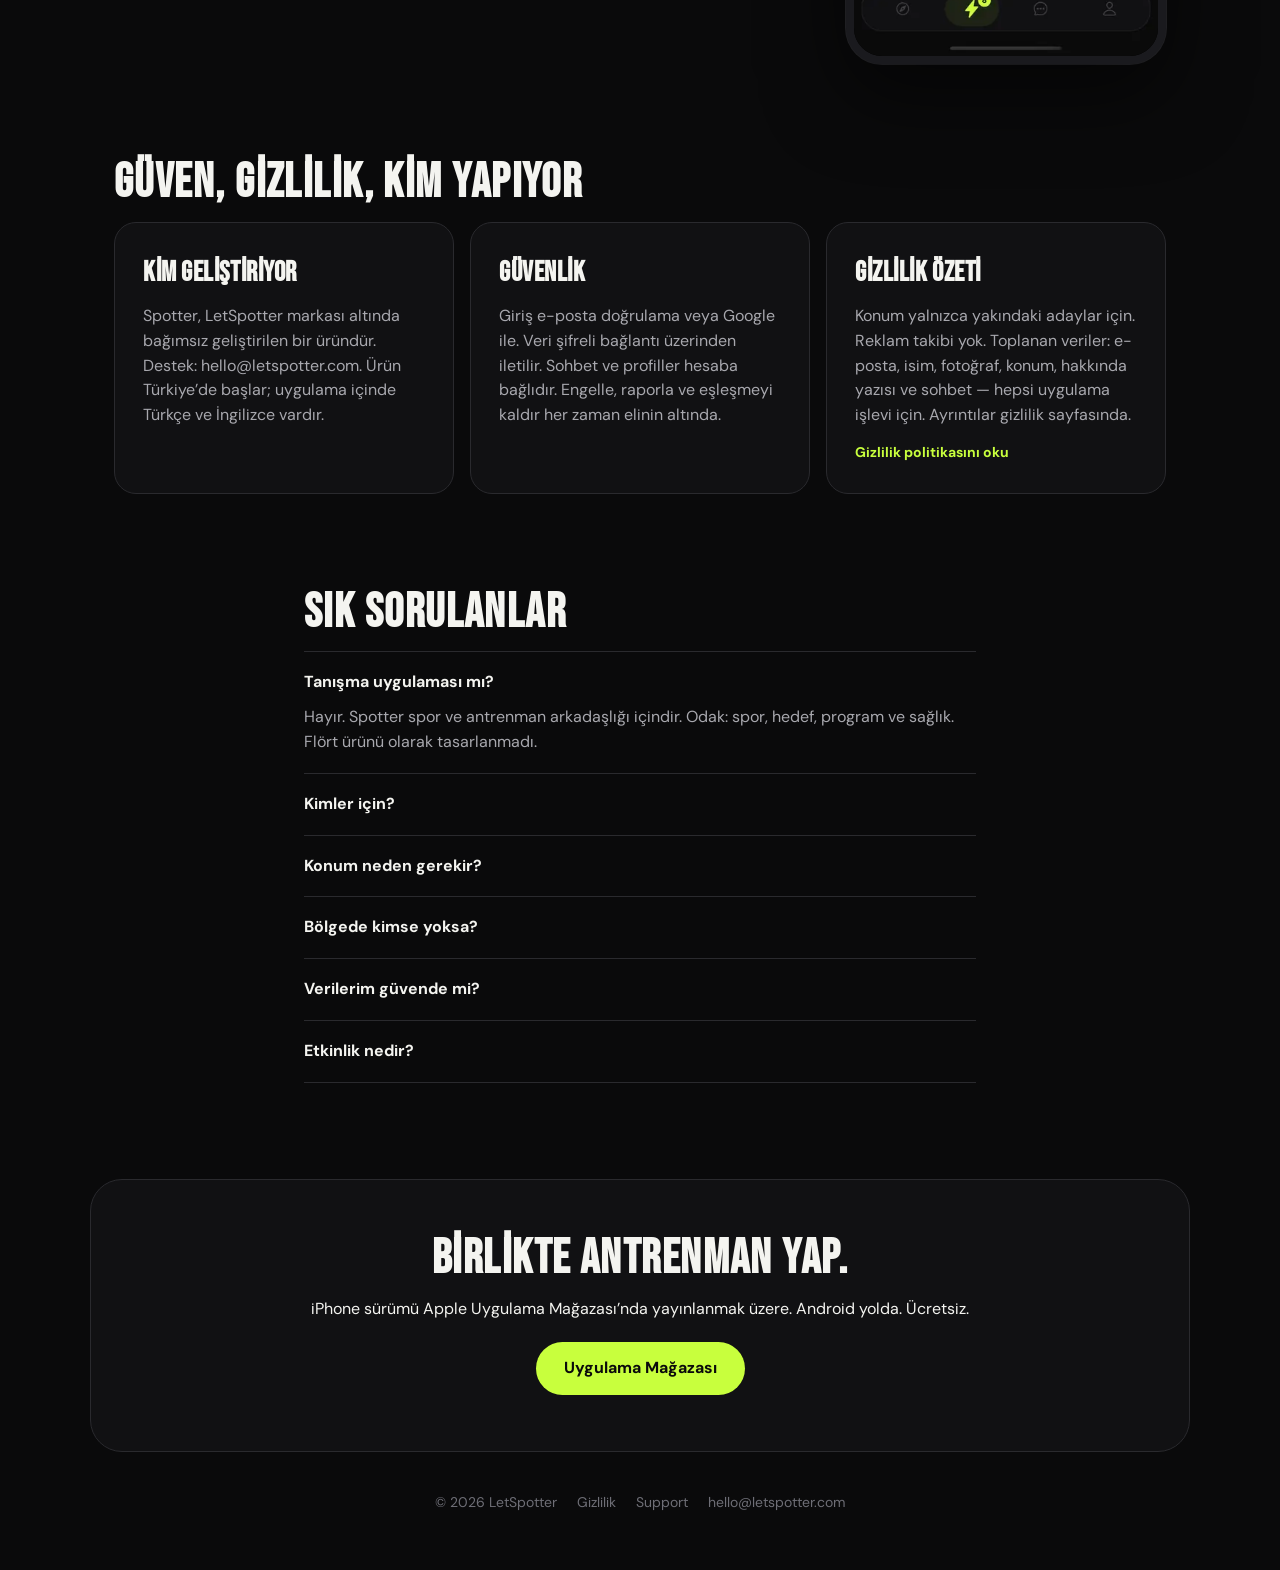
==== commit bc3a2169: "Add support link to footer in index.html" ====
--- a/index.html
+++ b/index.html
@@ -658,6 +658,7 @@
   <footer>
     <span data-i="footer.copy">© 2026 LetSpotter</span>
     <a href="privacy.html" data-i="footer.privacy">Gizlilik</a>
+    <a href="support.html">Support</a>
     <a href="mailto:hello@letspotter.com">hello@letspotter.com</a>
   </footer>
 </body>
